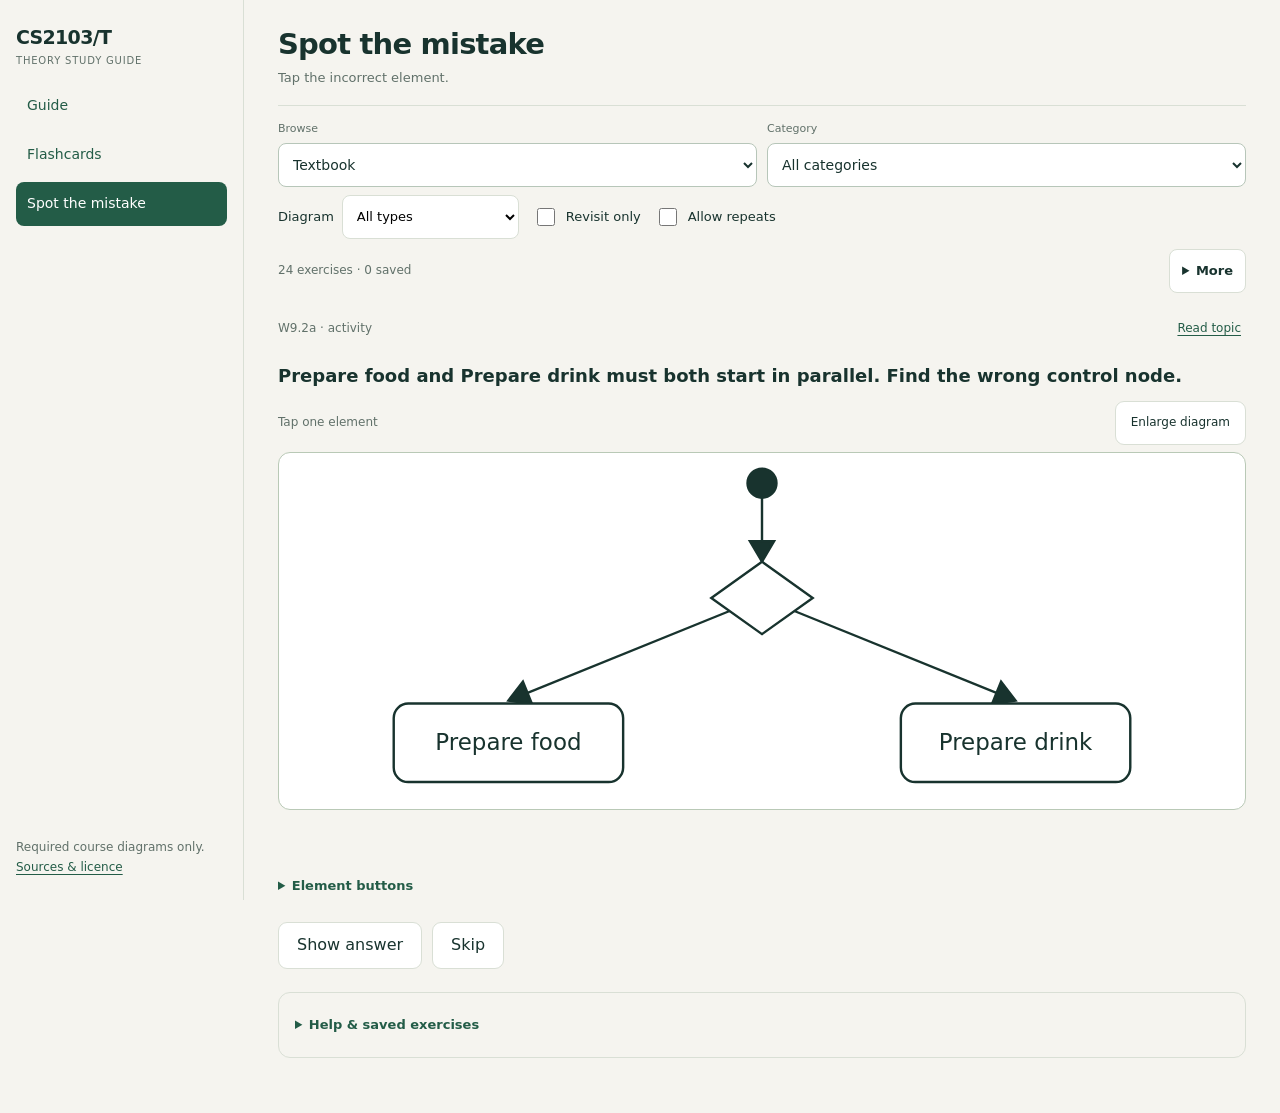
==== site/diagrams.html @ c07c5dcd "Simplify the interface for phones and tablets Large headers and always-visible controls crowd the pr" ====
<!DOCTYPE html>
<html lang="en"><head><meta charset="utf-8"/><meta content="width=device-width,initial-scale=1" name="viewport"/><meta content="default-src 'none'; script-src 'self'; style-src 'self'; img-src 'self'; connect-src 'none'; object-src 'none'; base-uri 'none'; form-action 'none'; frame-src 'none'" http-equiv="Content-Security-Policy"/><meta content="no-referrer" name="referrer"/><title>Spot the mistake · CS2103/T</title><link href="./styles.css" rel="stylesheet"/><link href="./navigation.css" rel="stylesheet"/><link href="./diagrams.css" rel="stylesheet"/><script defer="" src="./course-topics.js"></script><script defer="" src="./navigation.js"></script><script defer="" src="./flashcards-core.js"></script><script defer="" src="./diagrams-core.js"></script><script defer="" src="./diagrams-data.js"></script><script defer="" src="./diagrams-render.js"></script><script defer="" src="./diagrams.js"></script><link href="./ui.css" rel="stylesheet"/></head><body>
<div class="layout"><aside class="sidebar"><div class="brand">CS2103/T<small>THEORY STUDY GUIDE</small></div><nav aria-label="Study pages" class="page-links"><a href="./index.html">Guide</a><a href="./flashcards.html">Flashcards</a><a aria-current="page" href="./diagrams.html">Spot the mistake</a></nav><div class="side-foot">Required course diagrams only.<br/><a href="./index.html#guide-notes">Sources &amp; licence</a></div></aside><main>
<header class="hero"><div><h1>Spot the mistake</h1><p class="page-subtitle">Tap the incorrect element.</p></div></header>
<section aria-label="Diagram filters"><div id="dg-navigation"></div><div class="dg-filters"><label>Diagram<select id="dg-family"><option value="">All types</option><option value="class">Class</option><option value="object">Object / value tables</option><option value="conceptual">Conceptual class</option><option value="sequence">Sequence</option><option value="activity">Activity</option><option value="architecture">Architecture</option></select></label><label><input id="dg-revisit" type="checkbox"/> Revisit only</label><label><input id="dg-repeats" type="checkbox"/> Allow repeats</label></div></section>
<div class="practice-status"><p class="result-line" id="dg-count" role="status"></p><details class="more-menu"><summary>More</summary><div class="more-actions"><button id="dg-restart">Restart</button><button id="dg-export">Export saved</button><button id="dg-import">Import saved</button></div></details></div>
<section aria-label="Diagram exercise" id="dg-exercise"><div class="dg-top"><span id="dg-topic"></span><a href="./index.html" id="dg-guide">Read topic</a></div><h2 class="dg-context" id="dg-context"></h2><div class="dg-tools"><span>Tap one element</span><button id="dg-enlarge">Enlarge diagram</button></div><p class="pan-hint">Swipe inside the diagram to see more.</p><div aria-label="Scrollable diagram" class="diagram-canvas" id="dg-canvas" tabindex="0"></div><p aria-live="polite" class="dg-feedback" id="dg-feedback" role="status" tabindex="-1"></p>
<details class="dg-elements"><summary>Element buttons</summary><div id="dg-elements"></div></details>
<div class="dg-actions"><button hidden="" id="dg-fix">Show correction</button><button id="dg-answer">Show answer</button><button id="dg-skip">Skip</button><button id="dg-next">Next →</button></div>
<details class="help" hidden="" id="dg-source-wrap"><summary>Help &amp; privacy</summary><p id="dg-rule"></p><a href="https://nus-cs2103-ay2627-s1.github.io/website/schedule/week4/topics.html" id="dg-source" rel="noopener noreferrer" target="_blank">Course source ↗</a></details></section>
<p class="empty-week" hidden="" id="dg-empty"></p><p id="dg-message" role="status"></p>
<details class="help"><summary>Help &amp; saved exercises</summary><p>These original practice diagrams illustrate rules taught in the course. Each question has one defined error. Optional diagram types are excluded. Some diagrams show only the relevant fragment.</p><p>A wrong selection, Show answer or Skip saves an exercise for later. A first-try correct answer on a later visit removes it. Correcting a mistake after a wrong attempt keeps it saved. Flashcards and diagram progress are separate and stored only in this browser.</p><div class="foot-actions"><input accept="application/json" hidden="" id="dg-file" type="file"/></div><p><a href="./index.html#guide-notes">Credits, privacy &amp; licence</a></p></details>
<dialog id="dg-dialog"><button id="dg-close">Close diagram</button><div aria-label="Enlarged scrollable diagram" class="diagram-canvas" id="dg-dialog-canvas" tabindex="0"></div><p aria-live="polite" id="dg-dialog-feedback" role="status" tabindex="-1"></p></dialog>
</main></div></body></html>
---- site/styles.css ----
:root{--ink:#18332e;--muted:#61716a;--paper:#f5f4ef;--line:#d9dfd5;--green:#235c47;--pale:#eaf1e5;--accent:#c3e7aa}*{box-sizing:border-box}html{scroll-behavior:smooth}body{margin:0;background:var(--paper);color:var(--ink);font-family:system-ui,-apple-system,BlinkMacSystemFont,'Segoe UI',sans-serif;line-height:1.65}button,input,select{font:inherit}button,select{cursor:pointer}a{color:var(--green);text-underline-offset:3px}button{border:1px solid var(--line);border-radius:9px;padding:9px 15px;background:white;color:var(--ink)}button:hover{background:var(--pale)}button:focus-visible,a:focus-visible,input:focus-visible,select:focus-visible,summary:focus-visible{outline:3px solid #84ad66;outline-offset:3px}[hidden]{display:none!important}.layout{display:grid;grid-template-columns:244px minmax(0,1fr);max-width:1550px;margin:auto}.sidebar{height:100vh;position:sticky;top:0;padding:27px 20px;border-right:1px solid var(--line);display:flex;flex-direction:column;gap:17px;overflow:auto}.brand{font-weight:750;font-size:20px;letter-spacing:-.7px}.brand small{font-weight:400;display:block;font-size:12px;letter-spacing:.08em;color:var(--muted)}.side-label,.eyebrow{font-size:11px;font-weight:750;letter-spacing:.14em;color:var(--muted)}.week-nav{display:flex;flex-direction:column;gap:4px}.week-nav button{display:flex;justify-content:space-between;border:0;background:transparent;padding:7px 12px;text-align:left;font-size:14px}.week-nav button.active{background:var(--green);color:white}.week-nav button small{opacity:.7;font-size:11px;align-self:center}.side-foot{font-size:12px;color:var(--muted);margin-top:auto}main{padding:42px 52px 80px;max-width:1180px;min-width:0}.hero{border-bottom:1px solid var(--line);padding-bottom:25px}.hero h1{font-family:Georgia,serif;font-size:clamp(34px,4vw,53px);font-weight:400;letter-spacing:-1.6px;line-height:1.12;margin:14px 0}.hero p{max-width:720px;color:var(--muted);font-size:15px}.hero-top{display:flex;justify-content:space-between;align-items:center;gap:15px}.stats{display:flex;gap:28px;margin-top:22px;font-size:13px;color:var(--muted)}.stats strong{color:var(--ink);font-size:21px;font-weight:650;margin-right:5px}.toolbar{padding:22px 0 16px;position:sticky;top:0;background:var(--paper);z-index:5;border-bottom:1px solid var(--line)}.search{width:100%;padding:13px 17px;background:white;border:1px solid #b7c6b9;border-radius:10px;font-size:16px}.controls{display:flex;gap:10px;align-items:center;flex-wrap:wrap;margin-top:12px;font-size:13px}.controls select{max-width:100%;border:1px solid var(--line);border-radius:8px;background:white;padding:9px}.controls label{display:flex;align-items:center;gap:7px}.segmented{display:flex;border:1px solid var(--line);border-radius:9px;overflow:hidden}.segmented button{font-size:13px;border:0;border-radius:0;padding:9px 14px}.segmented button.active{background:var(--green);color:white}.result-line{display:flex;justify-content:space-between;align-items:center;gap:16px;font-size:12px;color:var(--muted);margin:16px 0}.group-heading{margin:38px 0 18px;font-size:21px;line-height:1.4;font-weight:650}.topic{background:#fff;border:1px solid var(--line);border-radius:13px;padding:25px 28px;margin:0 0 17px;scroll-margin-top:220px;overflow-wrap:anywhere}.topic-meta{display:flex;align-items:center;gap:12px;font-size:11px;color:var(--muted);letter-spacing:.05em}.topic-meta>span:first-child{color:var(--green);font-weight:750}.topic-meta>a{margin-left:auto;font-size:12px;letter-spacing:0}.pill{background:var(--pale);padding:2px 8px;border-radius:12px;font-size:10px}.topic h3{font-size:19px;font-weight:650;line-height:1.4;margin:12px 0 17px}.quick{font-size:15px}.quick strong{font-weight:650}.term{background:#eef3e7;padding:0 3px}.quick p:first-child{margin-top:0}.quick p:last-child{margin-bottom:0}p{margin:12px 0}ul,ol{padding-left:25px}li{padding-left:3px;margin:5px 0}.full{margin-top:20px;padding-top:14px;border-top:1px solid var(--line)}summary{cursor:pointer;color:var(--green);font-size:13px;font-weight:600}.source-content{padding-top:12px;font-size:15px}.source-content h5{font-size:16px;margin:24px 0 10px}.source-content div{max-width:100%}.source-content pre{overflow:auto;background:#f3f5f0;border:1px solid var(--line);border-radius:8px;padding:15px;font-size:12px;line-height:1.65;white-space:pre}.source-content pre code{background:none;padding:0}code{font-family:ui-monospace,SFMono-Regular,Menlo,monospace;font-size:.88em;background:#f0f2ed;padding:2px 4px;border-radius:4px}img{display:block;max-width:100%;height:auto;object-fit:contain;margin:15px 0}svg{max-width:100%}table{border-collapse:collapse;width:100%;font-size:13px;display:block;overflow:auto;margin:17px 0}td,th{border:1px solid var(--line);padding:8px 11px;text-align:left}th{background:#f0f4ec}.example{padding:4px 16px;background:#f7f8f3;border-left:3px solid #b1cba0;margin:15px 0}.source-note{background:#f8f3e8;border-left:3px solid #cbbd8e;padding:9px 12px;font-size:13px}blockquote{border-left:3px solid #b5c4ae;margin:16px 0;padding:1px 18px;color:#52614e}.card-bottom{display:flex;align-items:center;justify-content:space-between;border-top:1px solid #edf0e8;margin-top:21px;padding-top:13px;font-size:11px;color:var(--muted)}.card-bottom select{font-size:12px;border:1px solid var(--line);border-radius:6px;background:#fafbf8;padding:5px;margin-left:7px}.card-bottom a{font-size:11px}.recall-prompt,.reveal{display:none}.recall .recall-prompt,.recall .reveal{display:block}.recall .recall-prompt{font-size:15px;color:var(--muted);padding:6px 0 15px}.recall-prompt small{display:block;margin-top:6px;font-size:11px}.recall .topic:not(.revealed) .answer{display:none}.recall .reveal{font-size:13px}.full-mode .quick{display:none}.full-mode .full{margin-top:0;padding-top:0;border:0}.full-mode .full>summary{display:none}.empty-week{padding:32px;background:white;border:1px solid var(--line);border-radius:12px;margin-top:20px}.empty-week h2{font-family:Georgia,serif;font-weight:400}.no-results{padding:45px 20px;text-align:center;color:var(--muted)}.help{margin-top:35px;padding:22px;border:1px solid var(--line);border-radius:12px;font-size:13px;color:var(--muted)}.help summary{font-size:14px}.help h3{color:var(--ink);font-size:15px}.licence{font-size:11px;white-space:pre-wrap;line-height:1.5}.print-only{display:none}.foot-actions{display:flex;gap:8px;flex-wrap:wrap;margin-top:18px;font-size:12px}.foot-actions button{font-size:12px}#progressbar{height:5px;background:#dae3d4;border-radius:10px;overflow:hidden;margin:8px 0}#progressbar span{display:block;height:100%;background:var(--green)}
@media(max-width:1000px){main{padding:30px 25px}.layout{grid-template-columns:192px minmax(0,1fr)}.sidebar{padding:25px 13px}.stats{gap:17px}.toolbar{position:relative}}@media(max-width:700px){.layout{display:block}.sidebar{position:relative;height:auto;border-right:0;border-bottom:1px solid var(--line);padding:18px 20px;gap:10px}.side-label,.side-foot{display:none}.week-nav{display:flex;flex-direction:row;overflow:auto;padding-bottom:4px}.week-nav button{flex-shrink:0;gap:8px;font-size:12px}.week-nav small{display:none}.brand small{display:inline;margin-left:8px}.brand{font-size:17px}main{padding:25px 18px 45px}.hero h1{font-size:37px}.topic{padding:20px}.hero-top button{font-size:11px;padding:7px 9px}.stats{gap:14px;flex-wrap:wrap}.stats strong{font-size:18px}.group-heading{font-size:19px}.topic h3{font-size:17px}.topic-meta{gap:7px}.controls{gap:8px}.controls select{font-size:12px}.toolbar{position:relative}.topic{scroll-margin-top:10px}}
@media print{@page{margin:15mm}body{background:white;font-size:10pt}.layout{display:block}.sidebar,.toolbar,.hero-top button,.controls,.result-line,.card-bottom,.reveal,.recall-prompt,.foot-actions,.permalink,.help{display:none!important}main{max-width:none;padding:0}.hero h1{font-size:27pt}.hero p{font-size:10pt}.hero{padding-bottom:10px}.stats{margin-top:10px;font-size:9pt}.stats strong{font-size:12pt}.group-heading{break-after:avoid;margin-top:24px}.topic{border:0;border-bottom:1px solid #ccc;padding:12px 0;margin:0;border-radius:0}.topic h3{font-size:13pt;break-after:avoid}.quick,.source-content{font-size:10pt}.source-content pre{font-size:8pt;white-space:pre-wrap}.topic-meta a{font-size:8pt}img{max-height:210mm;break-inside:avoid}table{display:table;font-size:9pt}tr{break-inside:avoid}.print-only{display:block;font-size:9pt}.recall .topic .answer{display:block!important}.full>summary{display:none}.full{border:0;padding:0}.print-full .quick{display:none}.print-quick .full{display:none}.empty-week{border:0;padding:10px 0}.source-note{font-size:9pt}}

.guide-flash-link{display:inline-block;font-size:13px;background:var(--green);color:white;border-radius:8px;padding:8px 14px;text-decoration:none;margin-top:10px}
@media print{.guide-flash-link{display:none}}
---- site/navigation.css ----
.course-navigation{display:flex;flex-wrap:wrap;gap:10px;width:100%;margin:12px 0}.course-navigation label{display:flex;flex-direction:column;gap:5px;font-size:12px;color:var(--muted);min-width:130px;flex:1}.course-navigation label:last-child{flex:2;min-width:190px}.course-navigation select{width:100%;min-width:0;padding:10px;border:1px solid #b7c6b9;border-radius:8px;background:white;color:var(--ink);font:inherit;font-size:13px;min-height:44px}.chapter-nav{display:flex;flex-direction:column;gap:9px;font-size:12px}.chapter-nav details summary{font-size:12px}.chapter-nav button{display:block;text-align:left;width:100%;padding:6px 9px;border:0;font-size:12px;background:transparent;min-height:36px}.chapter-nav button:hover{background:var(--pale)}.chapter-nav details[open]{padding-bottom:7px;border-bottom:1px solid var(--line)}
@media(max-width:700px){.chapter-nav{display:none}.course-navigation{gap:8px}.course-navigation label{min-width:calc(50% - 8px)}.course-navigation label:last-child{min-width:100%}}
@media print{.course-navigation,.chapter-nav{display:none}}

.fc-navigation-host{grid-column:1/-1;min-width:0}
---- site/diagrams.css ----
.page-links{display:flex;flex-direction:column;gap:9px;font-size:14px;margin-top:15px}.page-links a{padding:8px 10px;border-radius:8px;text-decoration:none}.page-links [aria-current=page]{background:var(--green);color:white}.dg-filters{display:flex;gap:16px;flex-wrap:wrap;align-items:center;font-size:13px}.dg-filters label{display:flex;gap:8px;align-items:center}.dg-filters select{padding:10px;background:white;border:1px solid var(--line);border-radius:8px;min-height:44px;font:inherit}.dg-top,.dg-tools{display:flex;justify-content:space-between;align-items:center;gap:12px;font-size:12px;color:var(--muted)}.dg-context{font-size:19px;line-height:1.5;font-weight:600;margin:15px 0}.diagram-canvas{overflow:auto;border:1px solid #b9c9b6;border-radius:12px;background:#fff;overscroll-behavior:contain;max-width:100%}.diagram-svg{display:block;width:100%;min-width:640px;max-width:none}.diagram-box{fill:#fff;stroke:#18332e;stroke-width:2}.diagram-line{stroke:#18332e;stroke-width:2;fill:none}.dashed{stroke-dasharray:8 7}.diagram-text{font:19px system-ui,sans-serif;fill:#18332e;pointer-events:none}.edge-label,.legend-text{font-size:17px}.underlined{text-decoration:underline}.arrow-filled,.control-filled{fill:#18332e;stroke:#18332e;stroke-width:2}.arrow-hollow{fill:#fff;stroke:#18332e;stroke-width:2}.label-hit{fill:transparent;stroke:none;pointer-events:all}.edge-hit{stroke:transparent;stroke-width:56;fill:none;pointer-events:stroke}.frame-box{fill:none;stroke:#61716a;stroke-width:2;pointer-events:none}.lane-box{fill:none;stroke:#61716a;stroke-width:2}.diagram-part[role=button]{cursor:pointer}.diagram-part[role=button]:hover .diagram-line,.diagram-part[role=button]:focus .diagram-line,.diagram-part[role=button]:focus .diagram-box{stroke:#688f38;stroke-width:4}.diagram-part:focus{outline:3px solid #688f38}.identified .diagram-text{fill:#235c47;font-weight:700}.identified .diagram-line{stroke:#397529;stroke-width:4}.dg-feedback{min-height:28px;font-size:15px;color:var(--green);margin:16px 0}.dg-actions{display:flex;gap:10px;flex-wrap:wrap;margin:15px 0}.dg-actions button{min-height:44px}.dg-actions button:last-child{background:var(--green);color:white}.dg-elements{font-size:13px;margin:10px 0}.dg-elements>div{display:flex;flex-wrap:wrap;gap:8px;padding-top:12px}.dg-elements button{min-height:44px;font-size:13px}dialog{border:1px solid var(--line);border-radius:12px;width:96vw;max-width:1200px;max-height:94vh;overflow:auto;padding:18px}dialog::backdrop{background:#18332e99}dialog>button{margin-bottom:12px}.pan-hint{display:none;font-size:11px;color:var(--muted)}
@media(max-width:700px){.page-links{flex-direction:row;flex-wrap:wrap;font-size:12px}.dg-context{font-size:17px}.dg-filters{gap:10px}.dg-filters label:first-child{width:100%}.dg-filters select{flex:1;min-width:0}.pan-hint{display:block}.dg-actions button{flex:1}.dg-tools{margin-top:15px}.diagram-svg{min-width:640px}}
---- site/ui.css ----
/* Shared compact layout; no content or progress data is hidden from the user. */
main{padding:26px 34px 55px;max-width:1200px}.hero{display:flex;align-items:center;justify-content:space-between;gap:16px;padding-bottom:16px}.hero h1{font:650 29px/1.25 system-ui,sans-serif;letter-spacing:-.8px;margin:0}.hero .page-subtitle{margin:5px 0 0;font-size:13px;color:var(--muted)}.hero #print{font-size:13px;min-height:44px}.sidebar{padding:22px 16px;gap:14px}.brand{font-size:19px}.brand small{font-size:10px}.page-links{display:flex;flex-direction:column;gap:5px;margin:0;font-size:14px}.page-links a{display:flex;align-items:center;min-height:44px;padding:8px 11px;border-radius:8px;text-decoration:none}.page-links [aria-current=page]{background:var(--green);color:#fff}.toolbar{position:static;padding:14px 0}.course-navigation{margin:14px 0 8px}.course-navigation label{font-size:11px;min-width:145px;flex:1}.course-navigation label:last-child{flex:2}.course-navigation select{font-size:14px;min-height:44px}.chapter-nav details summary{min-height:36px;display:list-item;align-content:center}.chapter-nav button{min-height:44px}.fc-filters{display:block;margin:0}.fc-toggles{gap:20px;margin:13px 0;display:flex}.fc-toggles label,.dg-filters label{min-height:44px}.fc-stats,.practice-status{display:flex;align-items:center;justify-content:space-between;gap:12px;margin:10px 0 14px}.fc-stats p,.practice-status p{margin:0}.fc-card-top{font-size:11px}.fc-context{margin:6px 0 12px}.flip-card{min-height:235px;padding:25px 28px;gap:17px}.fc-question{font-size:23px;line-height:1.5}.fc-hint{font-size:12px}.fc-actions,.dg-actions{gap:10px;margin-top:14px}.fc-actions button,.dg-actions button{min-height:44px;padding:9px 18px;flex:0 1 auto}.fc-actions #fc-correct{background:var(--green);color:#fff}.fc-saved{margin-top:14px;font-size:12px}.fc-message{font-size:13px;min-height:20px}.more-menu{font-size:13px}.more-menu>summary{min-height:44px;display:list-item;align-content:center;padding:8px 12px;border:1px solid var(--line);border-radius:8px;background:white;color:var(--ink)}.more-actions{display:flex;flex-wrap:wrap;gap:8px;padding:10px 0;max-width:500px}.more-actions button{min-height:44px;font-size:13px}.more-menu[open]{flex-basis:100%;order:2}.fc-stats:has(.more-menu[open]),.practice-status:has(.more-menu[open]){flex-wrap:wrap}.help{margin-top:23px;padding:16px;font-size:13px}.help summary{font-size:13px;min-height:32px;align-content:center}.topic{padding:21px 24px}.topic h3{font-size:18px}.group-heading{font-size:20px;margin-top:25px}.dg-context{font-size:18px;line-height:1.45;margin:12px 0}.dg-tools{margin-bottom:7px}.dg-tools button{min-height:44px}.dg-filters{gap:14px}.dg-filters input,.fc-toggles input{accent-color:var(--green);width:18px;height:18px}.dg-feedback{font-size:14px;min-height:22px}.dg-elements summary{min-height:44px;align-content:center}.diagram-canvas{scrollbar-width:thin}.pan-hint{margin:5px 0 9px}dialog{max-height:95dvh}#dg-close{position:sticky;top:0;z-index:2;min-height:44px;background:white;box-shadow:0 2px 10px #18332e12}dialog .diagram-canvas{max-height:76dvh}.dg-elements button{max-width:100%;white-space:normal;overflow-wrap:anywhere}
@media(max-width:1100px){.layout{display:block}.sidebar{height:auto;position:sticky;top:0;z-index:12;border-right:0;border-bottom:1px solid var(--line);padding:9px 22px;flex-direction:row;align-items:center;justify-content:space-between;background:var(--paper)}.sidebar .side-label,.sidebar .chapter-nav,.sidebar .week-nav,.sidebar .side-foot{display:none!important}.page-links{flex-direction:row;align-items:center;gap:4px}.brand small{display:none}main{padding:22px;max-width:1050px;margin:auto}.hero h1{font-size:27px}.course-navigation label{min-width:165px}.topic{scroll-margin-top:95px}.course-navigation label:last-child{min-width:230px}}
@media(max-width:600px){.sidebar{padding:8px 15px;flex-wrap:wrap;gap:5px}.sidebar .brand{font-size:16px}.page-links{width:100%;justify-content:space-between;font-size:13px}.page-links a{padding:8px 10px;justify-content:center}.hero{align-items:flex-start;gap:8px}.hero h1{font-size:25px}.hero .page-subtitle{font-size:12px}.hero #print{font-size:12px;padding:8px 10px}main{padding:18px 15px 40px}.course-navigation{gap:8px;margin:12px 0}.course-navigation label{min-width:calc(50% - 8px);font-size:11px}.course-navigation label:last-child{min-width:100%}.course-navigation select,.dg-filters select{font-size:16px;min-height:46px;padding:10px 8px}.fc-toggles{gap:14px;flex-wrap:wrap;margin:5px 0}.fc-toggles label{font-size:13px}.fc-stats{margin-top:4px}.flip-card{padding:21px;min-height:220px;border-radius:12px}.fc-question{font-size:21px}.fc-answer{font-size:19px}.fc-actions button,.dg-actions button{flex:1;min-height:46px;padding:10px 12px;font-size:14px}.topic{padding:19px;scroll-margin-top:115px}.topic h3{font-size:17px}.topic-meta{font-size:11px}.card-bottom{gap:10px;align-items:center}.card-bottom select{min-height:44px;font-size:14px}.dg-context{font-size:16px}.dg-filters{gap:8px}.dg-filters label:first-child{width:100%}.dg-filters label{font-size:13px}.dg-count{font-size:12px}.dg-top{font-size:11px}.more-actions button{font-size:14px;flex:1}.help{padding:14px}.help summary{min-height:44px}.segmented button{min-height:44px}.controls select{min-height:44px;font-size:16px}.result-line{margin:12px 0;font-size:12px}.dg-elements button{min-height:46px}.diagram-canvas:focus-visible{outline:3px solid #84ad66;outline-offset:3px}}
@media print{.sidebar,.hero #print,.more-menu,.page-subtitle,.fc-saved,.fc-message,.practice-status{display:none!important}.hero{display:block}.hero h1{font-size:24pt}main{padding:0;max-width:none}.topic{padding:12px 0}.flip-card{min-height:0;padding:0}.diagram-svg{min-width:0}.diagram-canvas{overflow:visible}}

.diagram-svg.narrow{min-width:0;max-width:480px;margin:auto}dialog .diagram-svg:not(.narrow){min-width:800px}
button{min-height:44px}.full>summary,.fc-evidence>summary{min-height:44px;align-content:center}.topic-meta a,.fc-card-top a,.dg-top a{min-height:44px;display:inline-flex;align-items:center;padding-inline:5px}
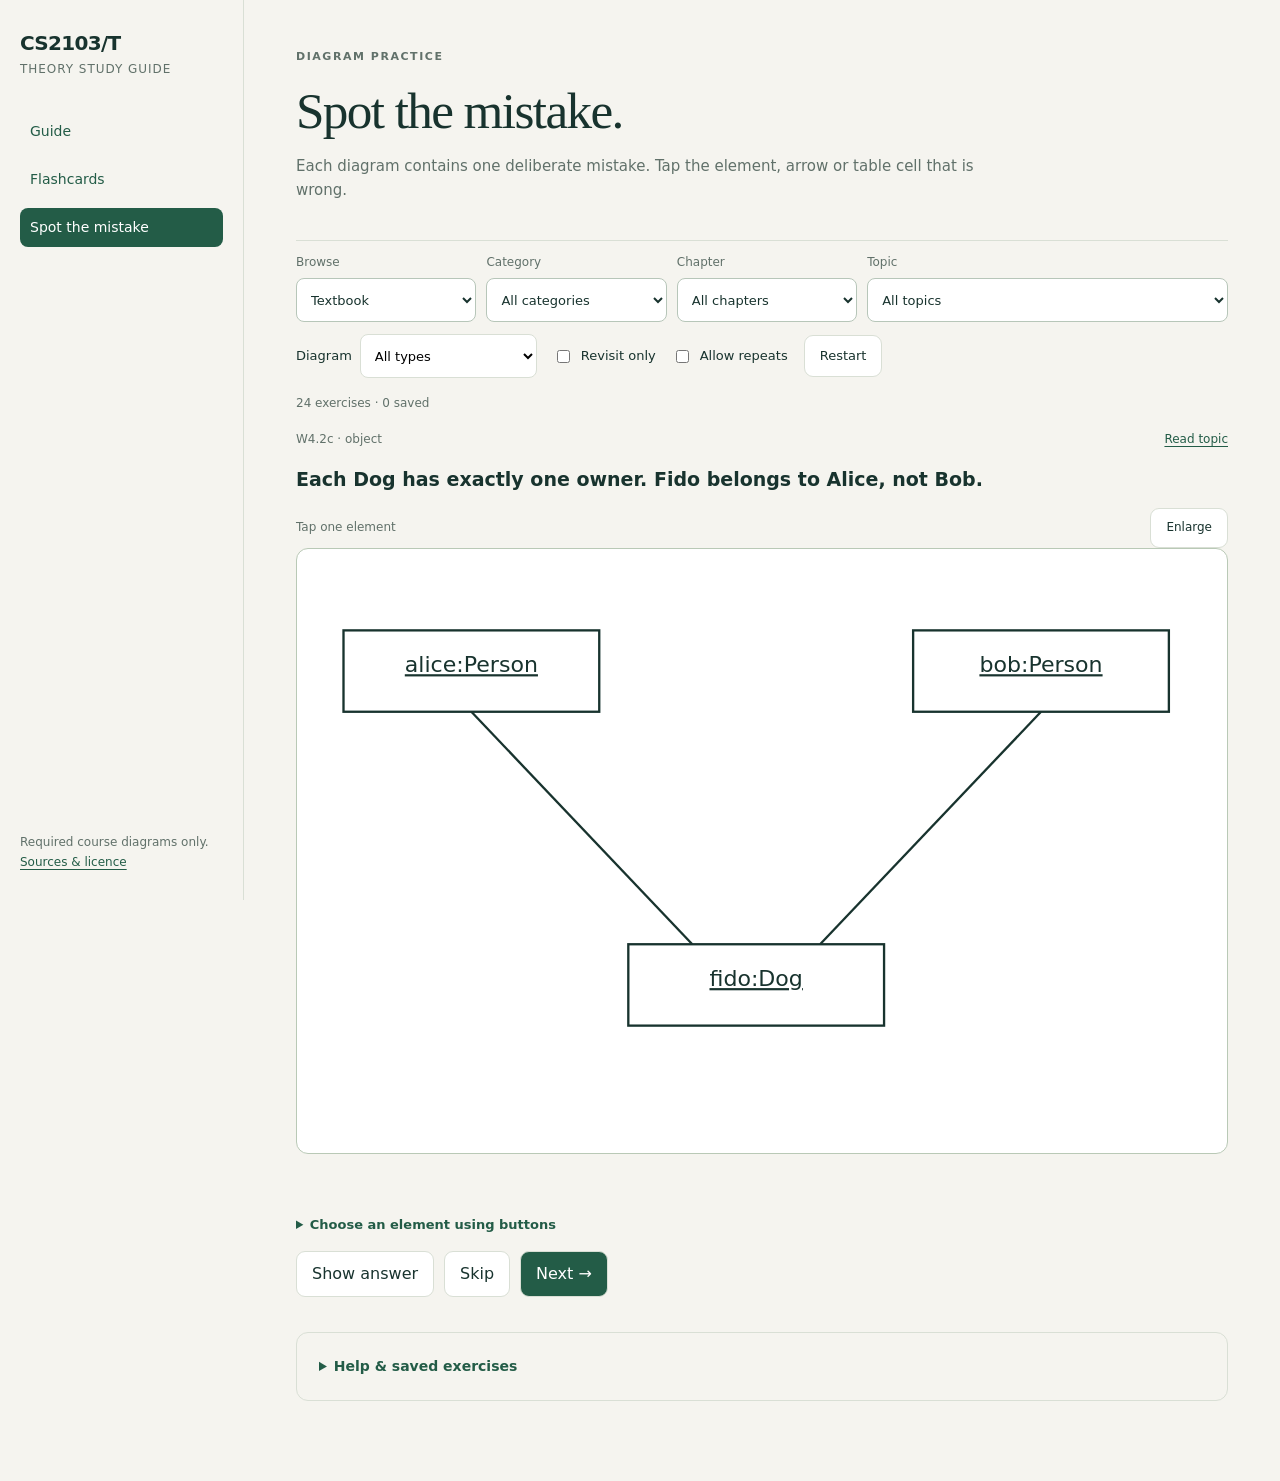
==== commit 5a783294: "Merge diagram mistake practice Add click-to-identify diagram mistake practice" ====
--- a/site/diagrams.html
+++ b/site/diagrams.html
@@ -1,14 +1,13 @@
-<!DOCTYPE html>
-<html lang="en"><head><meta charset="utf-8"/><meta content="width=device-width,initial-scale=1" name="viewport"/><meta content="default-src 'none'; script-src 'self'; style-src 'self'; img-src 'self'; connect-src 'none'; object-src 'none'; base-uri 'none'; form-action 'none'; frame-src 'none'" http-equiv="Content-Security-Policy"/><meta content="no-referrer" name="referrer"/><title>Spot the mistake · CS2103/T</title><link href="./styles.css" rel="stylesheet"/><link href="./navigation.css" rel="stylesheet"/><link href="./diagrams.css" rel="stylesheet"/><script defer="" src="./course-topics.js"></script><script defer="" src="./navigation.js"></script><script defer="" src="./flashcards-core.js"></script><script defer="" src="./diagrams-core.js"></script><script defer="" src="./diagrams-data.js"></script><script defer="" src="./diagrams-render.js"></script><script defer="" src="./diagrams.js"></script><link href="./ui.css" rel="stylesheet"/></head><body>
-<div class="layout"><aside class="sidebar"><div class="brand">CS2103/T<small>THEORY STUDY GUIDE</small></div><nav aria-label="Study pages" class="page-links"><a href="./index.html">Guide</a><a href="./flashcards.html">Flashcards</a><a aria-current="page" href="./diagrams.html">Spot the mistake</a></nav><div class="side-foot">Required course diagrams only.<br/><a href="./index.html#guide-notes">Sources &amp; licence</a></div></aside><main>
-<header class="hero"><div><h1>Spot the mistake</h1><p class="page-subtitle">Tap the incorrect element.</p></div></header>
-<section aria-label="Diagram filters"><div id="dg-navigation"></div><div class="dg-filters"><label>Diagram<select id="dg-family"><option value="">All types</option><option value="class">Class</option><option value="object">Object / value tables</option><option value="conceptual">Conceptual class</option><option value="sequence">Sequence</option><option value="activity">Activity</option><option value="architecture">Architecture</option></select></label><label><input id="dg-revisit" type="checkbox"/> Revisit only</label><label><input id="dg-repeats" type="checkbox"/> Allow repeats</label></div></section>
-<div class="practice-status"><p class="result-line" id="dg-count" role="status"></p><details class="more-menu"><summary>More</summary><div class="more-actions"><button id="dg-restart">Restart</button><button id="dg-export">Export saved</button><button id="dg-import">Import saved</button></div></details></div>
-<section aria-label="Diagram exercise" id="dg-exercise"><div class="dg-top"><span id="dg-topic"></span><a href="./index.html" id="dg-guide">Read topic</a></div><h2 class="dg-context" id="dg-context"></h2><div class="dg-tools"><span>Tap one element</span><button id="dg-enlarge">Enlarge diagram</button></div><p class="pan-hint">Swipe inside the diagram to see more.</p><div aria-label="Scrollable diagram" class="diagram-canvas" id="dg-canvas" tabindex="0"></div><p aria-live="polite" class="dg-feedback" id="dg-feedback" role="status" tabindex="-1"></p>
-<details class="dg-elements"><summary>Element buttons</summary><div id="dg-elements"></div></details>
-<div class="dg-actions"><button hidden="" id="dg-fix">Show correction</button><button id="dg-answer">Show answer</button><button id="dg-skip">Skip</button><button id="dg-next">Next →</button></div>
-<details class="help" hidden="" id="dg-source-wrap"><summary>Help &amp; privacy</summary><p id="dg-rule"></p><a href="https://nus-cs2103-ay2627-s1.github.io/website/schedule/week4/topics.html" id="dg-source" rel="noopener noreferrer" target="_blank">Course source ↗</a></details></section>
-<p class="empty-week" hidden="" id="dg-empty"></p><p id="dg-message" role="status"></p>
-<details class="help"><summary>Help &amp; saved exercises</summary><p>These original practice diagrams illustrate rules taught in the course. Each question has one defined error. Optional diagram types are excluded. Some diagrams show only the relevant fragment.</p><p>A wrong selection, Show answer or Skip saves an exercise for later. A first-try correct answer on a later visit removes it. Correcting a mistake after a wrong attempt keeps it saved. Flashcards and diagram progress are separate and stored only in this browser.</p><div class="foot-actions"><input accept="application/json" hidden="" id="dg-file" type="file"/></div><p><a href="./index.html#guide-notes">Credits, privacy &amp; licence</a></p></details>
-<dialog id="dg-dialog"><button id="dg-close">Close diagram</button><div aria-label="Enlarged scrollable diagram" class="diagram-canvas" id="dg-dialog-canvas" tabindex="0"></div><p aria-live="polite" id="dg-dialog-feedback" role="status" tabindex="-1"></p></dialog>
+<!doctype html><html lang="en"><head><meta charset="utf-8"><meta name="viewport" content="width=device-width,initial-scale=1"><meta http-equiv="Content-Security-Policy" content="default-src 'none'; script-src 'self'; style-src 'self'; img-src 'self'; connect-src 'none'; object-src 'none'; base-uri 'none'; form-action 'none'; frame-src 'none'"><meta name="referrer" content="no-referrer"><title>Spot the mistake · CS2103/T</title><link rel="stylesheet" href="./styles.css"><link rel="stylesheet" href="./navigation.css"><link rel="stylesheet" href="./diagrams.css"><script src="./course-topics.js" defer></script><script src="./navigation.js" defer></script><script src="./flashcards-core.js" defer></script><script src="./diagrams-core.js" defer></script><script src="./diagrams-data.js" defer></script><script src="./diagrams-render.js" defer></script><script src="./diagrams.js" defer></script></head><body>
+<div class="layout"><aside class="sidebar"><div class="brand">CS2103/T<small>THEORY STUDY GUIDE</small></div><nav class="page-links" aria-label="Study pages"><a href="./index.html">Guide</a><a href="./flashcards.html">Flashcards</a><a href="./diagrams.html" aria-current="page">Spot the mistake</a></nav><div class="side-foot">Required course diagrams only.<br><a href="./index.html#guide-notes">Sources & licence</a></div></aside><main>
+<header class="hero"><span class="eyebrow">DIAGRAM PRACTICE</span><h1>Spot the mistake.</h1><p>Each diagram contains one deliberate mistake. Tap the element, arrow or table cell that is wrong.</p></header>
+<section aria-label="Diagram filters"><div id="dg-navigation"></div><div class="dg-filters"><label>Diagram<select id="dg-family"><option value="">All types</option><option value="class">Class</option><option value="object">Object / value tables</option><option value="conceptual">Conceptual class</option><option value="sequence">Sequence</option><option value="activity">Activity</option><option value="architecture">Architecture</option></select></label><label><input type="checkbox" id="dg-revisit"> Revisit only</label><label><input type="checkbox" id="dg-repeats"> Allow repeats</label><button id="dg-restart">Restart</button></div></section>
+<p id="dg-count" class="result-line" role="status"></p>
+<section id="dg-exercise" aria-label="Diagram exercise"><div class="dg-top"><span id="dg-topic"></span><a id="dg-guide" href="./index.html">Read topic</a></div><h2 id="dg-context" class="dg-context"></h2><div class="dg-tools"><span>Tap one element</span><button id="dg-enlarge">Enlarge</button></div><p class="pan-hint">Swipe inside the diagram to see more.</p><div id="dg-canvas" class="diagram-canvas" tabindex="0" aria-label="Scrollable diagram"></div><p id="dg-feedback" tabindex="-1" class="dg-feedback" role="status" aria-live="polite"></p>
+<details class="dg-elements"><summary>Choose an element using buttons</summary><div id="dg-elements"></div></details>
+<div class="dg-actions"><button id="dg-fix" hidden>Show correction</button><button id="dg-answer">Show answer</button><button id="dg-skip">Skip</button><button id="dg-next">Next →</button></div>
+<details id="dg-source-wrap" class="help" hidden><summary>Source rule</summary><p id="dg-rule"></p><a id="dg-source" href="https://nus-cs2103-ay2627-s1.github.io/website/schedule/week4/topics.html" target="_blank" rel="noopener noreferrer">Course source ↗</a></details></section>
+<p id="dg-empty" class="empty-week" hidden></p><p id="dg-message" role="status"></p>
+<details class="help"><summary>Help & saved exercises</summary><p>These original practice diagrams illustrate rules taught in the course. Each question has one defined error. Optional diagram types are excluded. Some diagrams show only the relevant fragment.</p><p>A wrong selection, Show answer or Skip saves an exercise for later. A first-try correct answer on a later visit removes it. Correcting a mistake after a wrong attempt keeps it saved. Flashcards and diagram progress are separate and stored only in this browser.</p><div class="foot-actions"><button id="dg-export">Export revisit list</button><button id="dg-import">Import revisit list</button><input id="dg-file" type="file" accept="application/json" hidden></div><p><a href="./index.html#guide-notes">Credits, privacy & licence</a></p></details>
+<dialog id="dg-dialog"><button id="dg-close">Close diagram</button><div id="dg-dialog-canvas" class="diagram-canvas" tabindex="0" aria-label="Enlarged scrollable diagram"></div><p id="dg-dialog-feedback" tabindex="-1" role="status" aria-live="polite"></p></dialog>
 </main></div></body></html>
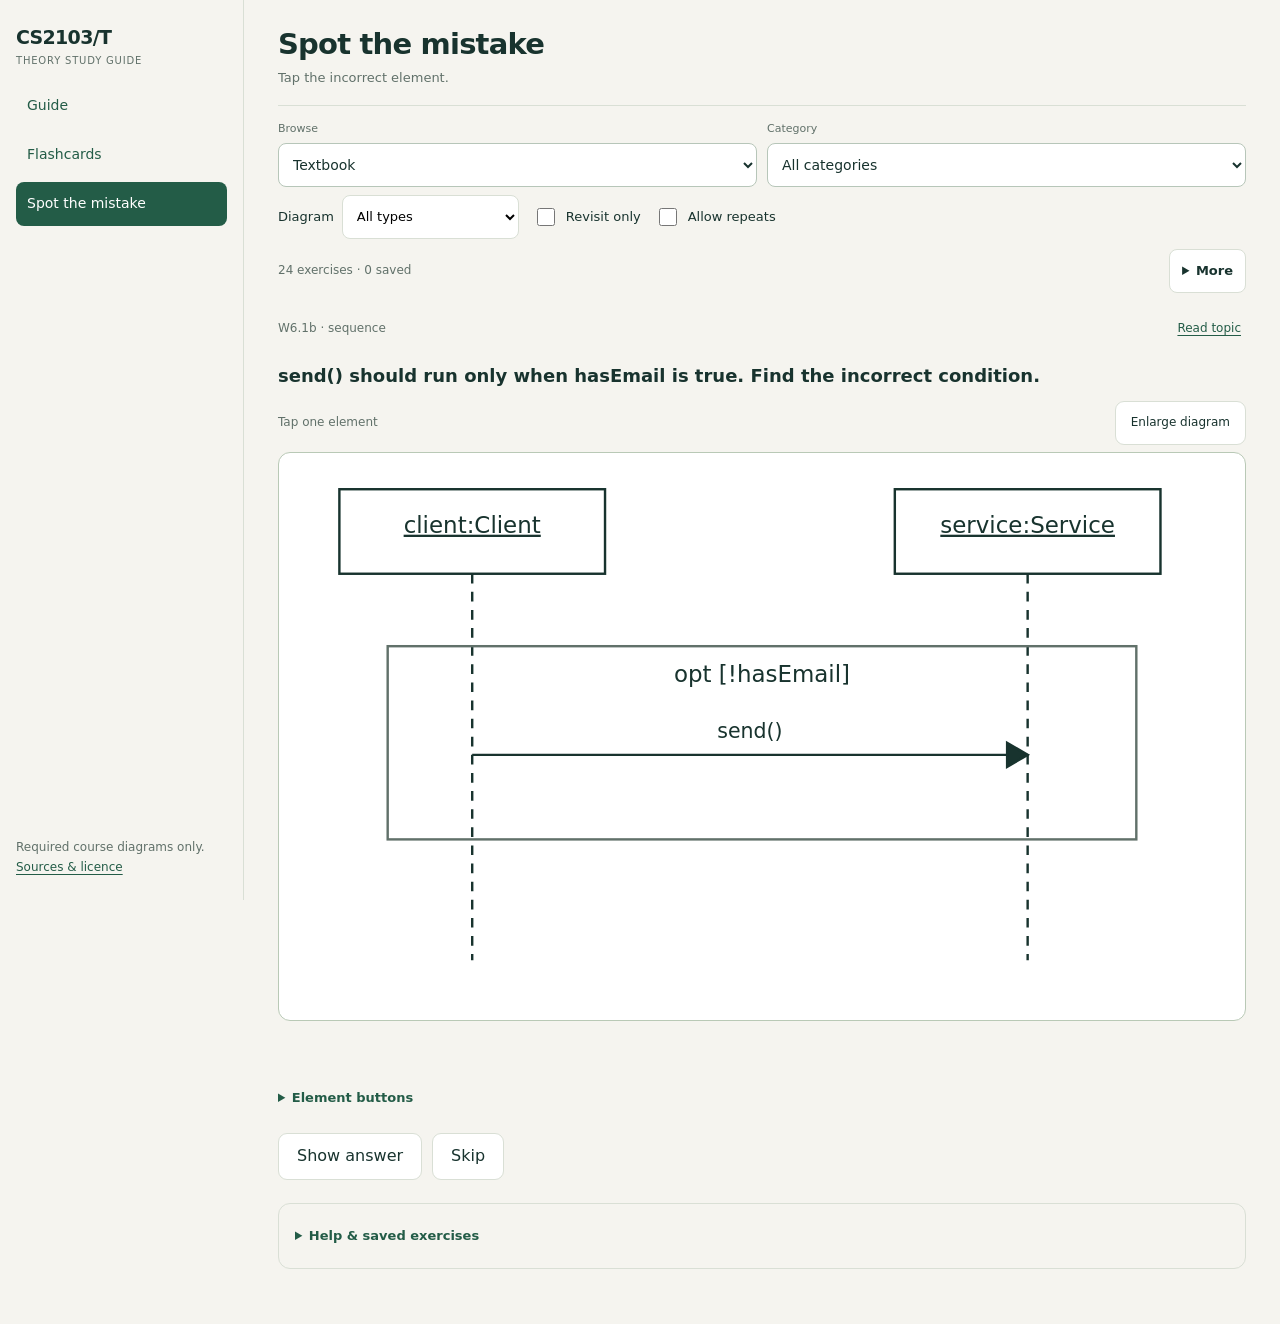
==== commit f4e28406: "Merge responsive interface cleanup Simplify the interface for phones and tablets" ====
--- a/site/diagrams.html
+++ b/site/diagrams.html
@@ -1,13 +1,14 @@
-<!doctype html><html lang="en"><head><meta charset="utf-8"><meta name="viewport" content="width=device-width,initial-scale=1"><meta http-equiv="Content-Security-Policy" content="default-src 'none'; script-src 'self'; style-src 'self'; img-src 'self'; connect-src 'none'; object-src 'none'; base-uri 'none'; form-action 'none'; frame-src 'none'"><meta name="referrer" content="no-referrer"><title>Spot the mistake · CS2103/T</title><link rel="stylesheet" href="./styles.css"><link rel="stylesheet" href="./navigation.css"><link rel="stylesheet" href="./diagrams.css"><script src="./course-topics.js" defer></script><script src="./navigation.js" defer></script><script src="./flashcards-core.js" defer></script><script src="./diagrams-core.js" defer></script><script src="./diagrams-data.js" defer></script><script src="./diagrams-render.js" defer></script><script src="./diagrams.js" defer></script></head><body>
-<div class="layout"><aside class="sidebar"><div class="brand">CS2103/T<small>THEORY STUDY GUIDE</small></div><nav class="page-links" aria-label="Study pages"><a href="./index.html">Guide</a><a href="./flashcards.html">Flashcards</a><a href="./diagrams.html" aria-current="page">Spot the mistake</a></nav><div class="side-foot">Required course diagrams only.<br><a href="./index.html#guide-notes">Sources & licence</a></div></aside><main>
-<header class="hero"><span class="eyebrow">DIAGRAM PRACTICE</span><h1>Spot the mistake.</h1><p>Each diagram contains one deliberate mistake. Tap the element, arrow or table cell that is wrong.</p></header>
-<section aria-label="Diagram filters"><div id="dg-navigation"></div><div class="dg-filters"><label>Diagram<select id="dg-family"><option value="">All types</option><option value="class">Class</option><option value="object">Object / value tables</option><option value="conceptual">Conceptual class</option><option value="sequence">Sequence</option><option value="activity">Activity</option><option value="architecture">Architecture</option></select></label><label><input type="checkbox" id="dg-revisit"> Revisit only</label><label><input type="checkbox" id="dg-repeats"> Allow repeats</label><button id="dg-restart">Restart</button></div></section>
-<p id="dg-count" class="result-line" role="status"></p>
-<section id="dg-exercise" aria-label="Diagram exercise"><div class="dg-top"><span id="dg-topic"></span><a id="dg-guide" href="./index.html">Read topic</a></div><h2 id="dg-context" class="dg-context"></h2><div class="dg-tools"><span>Tap one element</span><button id="dg-enlarge">Enlarge</button></div><p class="pan-hint">Swipe inside the diagram to see more.</p><div id="dg-canvas" class="diagram-canvas" tabindex="0" aria-label="Scrollable diagram"></div><p id="dg-feedback" tabindex="-1" class="dg-feedback" role="status" aria-live="polite"></p>
-<details class="dg-elements"><summary>Choose an element using buttons</summary><div id="dg-elements"></div></details>
-<div class="dg-actions"><button id="dg-fix" hidden>Show correction</button><button id="dg-answer">Show answer</button><button id="dg-skip">Skip</button><button id="dg-next">Next →</button></div>
-<details id="dg-source-wrap" class="help" hidden><summary>Source rule</summary><p id="dg-rule"></p><a id="dg-source" href="https://nus-cs2103-ay2627-s1.github.io/website/schedule/week4/topics.html" target="_blank" rel="noopener noreferrer">Course source ↗</a></details></section>
-<p id="dg-empty" class="empty-week" hidden></p><p id="dg-message" role="status"></p>
-<details class="help"><summary>Help & saved exercises</summary><p>These original practice diagrams illustrate rules taught in the course. Each question has one defined error. Optional diagram types are excluded. Some diagrams show only the relevant fragment.</p><p>A wrong selection, Show answer or Skip saves an exercise for later. A first-try correct answer on a later visit removes it. Correcting a mistake after a wrong attempt keeps it saved. Flashcards and diagram progress are separate and stored only in this browser.</p><div class="foot-actions"><button id="dg-export">Export revisit list</button><button id="dg-import">Import revisit list</button><input id="dg-file" type="file" accept="application/json" hidden></div><p><a href="./index.html#guide-notes">Credits, privacy & licence</a></p></details>
-<dialog id="dg-dialog"><button id="dg-close">Close diagram</button><div id="dg-dialog-canvas" class="diagram-canvas" tabindex="0" aria-label="Enlarged scrollable diagram"></div><p id="dg-dialog-feedback" tabindex="-1" role="status" aria-live="polite"></p></dialog>
+<!DOCTYPE html>
+<html lang="en"><head><meta charset="utf-8"/><meta content="width=device-width,initial-scale=1" name="viewport"/><meta content="default-src 'none'; script-src 'self'; style-src 'self'; img-src 'self'; connect-src 'none'; object-src 'none'; base-uri 'none'; form-action 'none'; frame-src 'none'" http-equiv="Content-Security-Policy"/><meta content="no-referrer" name="referrer"/><title>Spot the mistake · CS2103/T</title><link href="./styles.css" rel="stylesheet"/><link href="./navigation.css" rel="stylesheet"/><link href="./diagrams.css" rel="stylesheet"/><script defer="" src="./course-topics.js"></script><script defer="" src="./navigation.js"></script><script defer="" src="./flashcards-core.js"></script><script defer="" src="./diagrams-core.js"></script><script defer="" src="./diagrams-data.js"></script><script defer="" src="./diagrams-render.js"></script><script defer="" src="./diagrams.js"></script><link href="./ui.css" rel="stylesheet"/></head><body>
+<div class="layout"><aside class="sidebar"><div class="brand">CS2103/T<small>THEORY STUDY GUIDE</small></div><nav aria-label="Study pages" class="page-links"><a href="./index.html">Guide</a><a href="./flashcards.html">Flashcards</a><a aria-current="page" href="./diagrams.html">Spot the mistake</a></nav><div class="side-foot">Required course diagrams only.<br/><a href="./index.html#guide-notes">Sources &amp; licence</a></div></aside><main>
+<header class="hero"><div><h1>Spot the mistake</h1><p class="page-subtitle">Tap the incorrect element.</p></div></header>
+<section aria-label="Diagram filters"><div id="dg-navigation"></div><div class="dg-filters"><label>Diagram<select id="dg-family"><option value="">All types</option><option value="class">Class</option><option value="object">Object / value tables</option><option value="conceptual">Conceptual class</option><option value="sequence">Sequence</option><option value="activity">Activity</option><option value="architecture">Architecture</option></select></label><label><input id="dg-revisit" type="checkbox"/> Revisit only</label><label><input id="dg-repeats" type="checkbox"/> Allow repeats</label></div></section>
+<div class="practice-status"><p class="result-line" id="dg-count" role="status"></p><details class="more-menu"><summary>More</summary><div class="more-actions"><button id="dg-restart">Restart</button><button id="dg-export">Export saved</button><button id="dg-import">Import saved</button></div></details></div>
+<section aria-label="Diagram exercise" id="dg-exercise"><div class="dg-top"><span id="dg-topic"></span><a href="./index.html" id="dg-guide">Read topic</a></div><h2 class="dg-context" id="dg-context"></h2><div class="dg-tools"><span>Tap one element</span><button id="dg-enlarge">Enlarge diagram</button></div><p class="pan-hint">Swipe inside the diagram to see more.</p><div aria-label="Scrollable diagram" class="diagram-canvas" id="dg-canvas" tabindex="0"></div><p aria-live="polite" class="dg-feedback" id="dg-feedback" role="status" tabindex="-1"></p>
+<details class="dg-elements"><summary>Element buttons</summary><div id="dg-elements"></div></details>
+<div class="dg-actions"><button hidden="" id="dg-fix">Show correction</button><button id="dg-answer">Show answer</button><button id="dg-skip">Skip</button><button id="dg-next">Next →</button></div>
+<details class="help" hidden="" id="dg-source-wrap"><summary>Help &amp; privacy</summary><p id="dg-rule"></p><a href="https://nus-cs2103-ay2627-s1.github.io/website/schedule/week4/topics.html" id="dg-source" rel="noopener noreferrer" target="_blank">Course source ↗</a></details></section>
+<p class="empty-week" hidden="" id="dg-empty"></p><p id="dg-message" role="status"></p>
+<details class="help"><summary>Help &amp; saved exercises</summary><p>These original practice diagrams illustrate rules taught in the course. Each question has one defined error. Optional diagram types are excluded. Some diagrams show only the relevant fragment.</p><p>A wrong selection, Show answer or Skip saves an exercise for later. A first-try correct answer on a later visit removes it. Correcting a mistake after a wrong attempt keeps it saved. Flashcards and diagram progress are separate and stored only in this browser.</p><div class="foot-actions"><input accept="application/json" hidden="" id="dg-file" type="file"/></div><p><a href="./index.html#guide-notes">Credits, privacy &amp; licence</a></p></details>
+<dialog id="dg-dialog"><button id="dg-close">Close diagram</button><div aria-label="Enlarged scrollable diagram" class="diagram-canvas" id="dg-dialog-canvas" tabindex="0"></div><p aria-live="polite" id="dg-dialog-feedback" role="status" tabindex="-1"></p></dialog>
 </main></div></body></html>
--- a/site/ui.css
+++ b/site/ui.css
@@ -0,0 +1,8 @@
+/* Shared compact layout; no content or progress data is hidden from the user. */
+main{padding:26px 34px 55px;max-width:1200px}.hero{display:flex;align-items:center;justify-content:space-between;gap:16px;padding-bottom:16px}.hero h1{font:650 29px/1.25 system-ui,sans-serif;letter-spacing:-.8px;margin:0}.hero .page-subtitle{margin:5px 0 0;font-size:13px;color:var(--muted)}.hero #print{font-size:13px;min-height:44px}.sidebar{padding:22px 16px;gap:14px}.brand{font-size:19px}.brand small{font-size:10px}.page-links{display:flex;flex-direction:column;gap:5px;margin:0;font-size:14px}.page-links a{display:flex;align-items:center;min-height:44px;padding:8px 11px;border-radius:8px;text-decoration:none}.page-links [aria-current=page]{background:var(--green);color:#fff}.toolbar{position:static;padding:14px 0}.course-navigation{margin:14px 0 8px}.course-navigation label{font-size:11px;min-width:145px;flex:1}.course-navigation label:last-child{flex:2}.course-navigation select{font-size:14px;min-height:44px}.chapter-nav details summary{min-height:36px;display:list-item;align-content:center}.chapter-nav button{min-height:44px}.fc-filters{display:block;margin:0}.fc-toggles{gap:20px;margin:13px 0;display:flex}.fc-toggles label,.dg-filters label{min-height:44px}.fc-stats,.practice-status{display:flex;align-items:center;justify-content:space-between;gap:12px;margin:10px 0 14px}.fc-stats p,.practice-status p{margin:0}.fc-card-top{font-size:11px}.fc-context{margin:6px 0 12px}.flip-card{min-height:235px;padding:25px 28px;gap:17px}.fc-question{font-size:23px;line-height:1.5}.fc-hint{font-size:12px}.fc-actions,.dg-actions{gap:10px;margin-top:14px}.fc-actions button,.dg-actions button{min-height:44px;padding:9px 18px;flex:0 1 auto}.fc-actions #fc-correct{background:var(--green);color:#fff}.fc-saved{margin-top:14px;font-size:12px}.fc-message{font-size:13px;min-height:20px}.more-menu{font-size:13px}.more-menu>summary{min-height:44px;display:list-item;align-content:center;padding:8px 12px;border:1px solid var(--line);border-radius:8px;background:white;color:var(--ink)}.more-actions{display:flex;flex-wrap:wrap;gap:8px;padding:10px 0;max-width:500px}.more-actions button{min-height:44px;font-size:13px}.more-menu[open]{flex-basis:100%;order:2}.fc-stats:has(.more-menu[open]),.practice-status:has(.more-menu[open]){flex-wrap:wrap}.help{margin-top:23px;padding:16px;font-size:13px}.help summary{font-size:13px;min-height:32px;align-content:center}.topic{padding:21px 24px}.topic h3{font-size:18px}.group-heading{font-size:20px;margin-top:25px}.dg-context{font-size:18px;line-height:1.45;margin:12px 0}.dg-tools{margin-bottom:7px}.dg-tools button{min-height:44px}.dg-filters{gap:14px}.dg-filters input,.fc-toggles input{accent-color:var(--green);width:18px;height:18px}.dg-feedback{font-size:14px;min-height:22px}.dg-elements summary{min-height:44px;align-content:center}.diagram-canvas{scrollbar-width:thin}.pan-hint{margin:5px 0 9px}dialog{max-height:95dvh}#dg-close{position:sticky;top:0;z-index:2;min-height:44px;background:white;box-shadow:0 2px 10px #18332e12}dialog .diagram-canvas{max-height:76dvh}.dg-elements button{max-width:100%;white-space:normal;overflow-wrap:anywhere}
+@media(max-width:1100px){.layout{display:block}.sidebar{height:auto;position:sticky;top:0;z-index:12;border-right:0;border-bottom:1px solid var(--line);padding:9px 22px;flex-direction:row;align-items:center;justify-content:space-between;background:var(--paper)}.sidebar .side-label,.sidebar .chapter-nav,.sidebar .week-nav,.sidebar .side-foot{display:none!important}.page-links{flex-direction:row;align-items:center;gap:4px}.brand small{display:none}main{padding:22px;max-width:1050px;margin:auto}.hero h1{font-size:27px}.course-navigation label{min-width:165px}.topic{scroll-margin-top:95px}.course-navigation label:last-child{min-width:230px}}
+@media(max-width:600px){.sidebar{padding:8px 15px;flex-wrap:wrap;gap:5px}.sidebar .brand{font-size:16px}.page-links{width:100%;justify-content:space-between;font-size:13px}.page-links a{padding:8px 10px;justify-content:center}.hero{align-items:flex-start;gap:8px}.hero h1{font-size:25px}.hero .page-subtitle{font-size:12px}.hero #print{font-size:12px;padding:8px 10px}main{padding:18px 15px 40px}.course-navigation{gap:8px;margin:12px 0}.course-navigation label{min-width:calc(50% - 8px);font-size:11px}.course-navigation label:last-child{min-width:100%}.course-navigation select,.dg-filters select{font-size:16px;min-height:46px;padding:10px 8px}.fc-toggles{gap:14px;flex-wrap:wrap;margin:5px 0}.fc-toggles label{font-size:13px}.fc-stats{margin-top:4px}.flip-card{padding:21px;min-height:220px;border-radius:12px}.fc-question{font-size:21px}.fc-answer{font-size:19px}.fc-actions button,.dg-actions button{flex:1;min-height:46px;padding:10px 12px;font-size:14px}.topic{padding:19px;scroll-margin-top:115px}.topic h3{font-size:17px}.topic-meta{font-size:11px}.card-bottom{gap:10px;align-items:center}.card-bottom select{min-height:44px;font-size:14px}.dg-context{font-size:16px}.dg-filters{gap:8px}.dg-filters label:first-child{width:100%}.dg-filters label{font-size:13px}.dg-count{font-size:12px}.dg-top{font-size:11px}.more-actions button{font-size:14px;flex:1}.help{padding:14px}.help summary{min-height:44px}.segmented button{min-height:44px}.controls select{min-height:44px;font-size:16px}.result-line{margin:12px 0;font-size:12px}.dg-elements button{min-height:46px}.diagram-canvas:focus-visible{outline:3px solid #84ad66;outline-offset:3px}}
+@media print{.sidebar,.hero #print,.more-menu,.page-subtitle,.fc-saved,.fc-message,.practice-status{display:none!important}.hero{display:block}.hero h1{font-size:24pt}main{padding:0;max-width:none}.topic{padding:12px 0}.flip-card{min-height:0;padding:0}.diagram-svg{min-width:0}.diagram-canvas{overflow:visible}}
+
+.diagram-svg.narrow{min-width:0;max-width:480px;margin:auto}dialog .diagram-svg:not(.narrow){min-width:800px}
+button{min-height:44px}.full>summary,.fc-evidence>summary{min-height:44px;align-content:center}.topic-meta a,.fc-card-top a,.dg-top a{min-height:44px;display:inline-flex;align-items:center;padding-inline:5px}
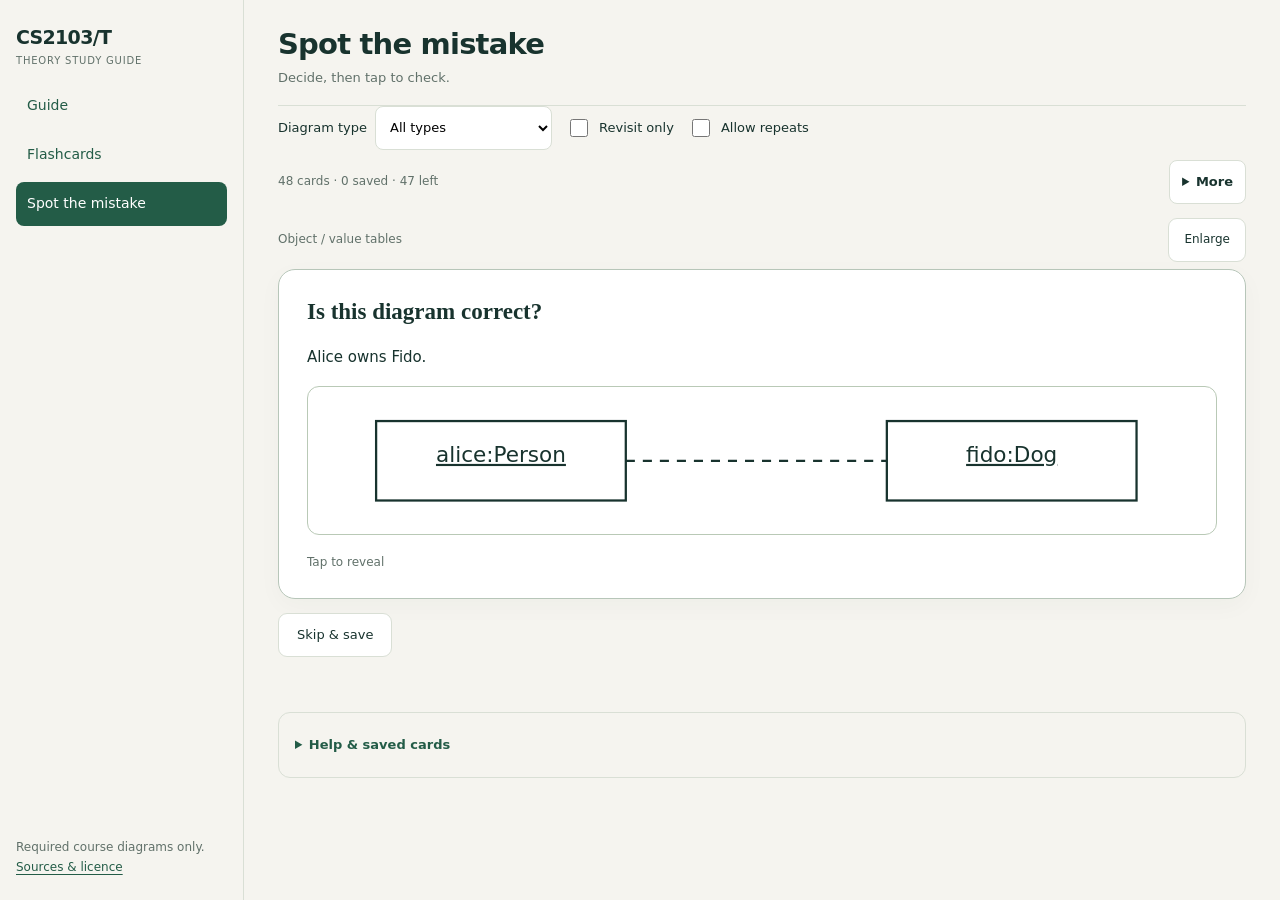
==== commit 8250b6a0: "Simplify diagram practice into flashcards Replace element selection with one card reveal and self-as" ====
--- a/site/diagrams.html
+++ b/site/diagrams.html
@@ -1,14 +1,14 @@
 <!DOCTYPE html>
-<html lang="en"><head><meta charset="utf-8"/><meta content="width=device-width,initial-scale=1" name="viewport"/><meta content="default-src 'none'; script-src 'self'; style-src 'self'; img-src 'self'; connect-src 'none'; object-src 'none'; base-uri 'none'; form-action 'none'; frame-src 'none'" http-equiv="Content-Security-Policy"/><meta content="no-referrer" name="referrer"/><title>Spot the mistake · CS2103/T</title><link href="./styles.css" rel="stylesheet"/><link href="./navigation.css" rel="stylesheet"/><link href="./diagrams.css" rel="stylesheet"/><script defer="" src="./course-topics.js"></script><script defer="" src="./navigation.js"></script><script defer="" src="./flashcards-core.js"></script><script defer="" src="./diagrams-core.js"></script><script defer="" src="./diagrams-data.js"></script><script defer="" src="./diagrams-render.js"></script><script defer="" src="./diagrams.js"></script><link href="./ui.css" rel="stylesheet"/></head><body>
-<div class="layout"><aside class="sidebar"><div class="brand">CS2103/T<small>THEORY STUDY GUIDE</small></div><nav aria-label="Study pages" class="page-links"><a href="./index.html">Guide</a><a href="./flashcards.html">Flashcards</a><a aria-current="page" href="./diagrams.html">Spot the mistake</a></nav><div class="side-foot">Required course diagrams only.<br/><a href="./index.html#guide-notes">Sources &amp; licence</a></div></aside><main>
-<header class="hero"><div><h1>Spot the mistake</h1><p class="page-subtitle">Tap the incorrect element.</p></div></header>
-<section aria-label="Diagram filters"><div id="dg-navigation"></div><div class="dg-filters"><label>Diagram<select id="dg-family"><option value="">All types</option><option value="class">Class</option><option value="object">Object / value tables</option><option value="conceptual">Conceptual class</option><option value="sequence">Sequence</option><option value="activity">Activity</option><option value="architecture">Architecture</option></select></label><label><input id="dg-revisit" type="checkbox"/> Revisit only</label><label><input id="dg-repeats" type="checkbox"/> Allow repeats</label></div></section>
-<div class="practice-status"><p class="result-line" id="dg-count" role="status"></p><details class="more-menu"><summary>More</summary><div class="more-actions"><button id="dg-restart">Restart</button><button id="dg-export">Export saved</button><button id="dg-import">Import saved</button></div></details></div>
-<section aria-label="Diagram exercise" id="dg-exercise"><div class="dg-top"><span id="dg-topic"></span><a href="./index.html" id="dg-guide">Read topic</a></div><h2 class="dg-context" id="dg-context"></h2><div class="dg-tools"><span>Tap one element</span><button id="dg-enlarge">Enlarge diagram</button></div><p class="pan-hint">Swipe inside the diagram to see more.</p><div aria-label="Scrollable diagram" class="diagram-canvas" id="dg-canvas" tabindex="0"></div><p aria-live="polite" class="dg-feedback" id="dg-feedback" role="status" tabindex="-1"></p>
-<details class="dg-elements"><summary>Element buttons</summary><div id="dg-elements"></div></details>
-<div class="dg-actions"><button hidden="" id="dg-fix">Show correction</button><button id="dg-answer">Show answer</button><button id="dg-skip">Skip</button><button id="dg-next">Next →</button></div>
-<details class="help" hidden="" id="dg-source-wrap"><summary>Help &amp; privacy</summary><p id="dg-rule"></p><a href="https://nus-cs2103-ay2627-s1.github.io/website/schedule/week4/topics.html" id="dg-source" rel="noopener noreferrer" target="_blank">Course source ↗</a></details></section>
-<p class="empty-week" hidden="" id="dg-empty"></p><p id="dg-message" role="status"></p>
-<details class="help"><summary>Help &amp; saved exercises</summary><p>These original practice diagrams illustrate rules taught in the course. Each question has one defined error. Optional diagram types are excluded. Some diagrams show only the relevant fragment.</p><p>A wrong selection, Show answer or Skip saves an exercise for later. A first-try correct answer on a later visit removes it. Correcting a mistake after a wrong attempt keeps it saved. Flashcards and diagram progress are separate and stored only in this browser.</p><div class="foot-actions"><input accept="application/json" hidden="" id="dg-file" type="file"/></div><p><a href="./index.html#guide-notes">Credits, privacy &amp; licence</a></p></details>
-<dialog id="dg-dialog"><button id="dg-close">Close diagram</button><div aria-label="Enlarged scrollable diagram" class="diagram-canvas" id="dg-dialog-canvas" tabindex="0"></div><p aria-live="polite" id="dg-dialog-feedback" role="status" tabindex="-1"></p></dialog>
+<html lang="en"><head><meta charset="utf-8"/><meta content="width=device-width,initial-scale=1" name="viewport"/><meta content="default-src 'none'; script-src 'self'; style-src 'self'; img-src 'self'; connect-src 'none'; object-src 'none'; base-uri 'none'; form-action 'none'; frame-src 'none'" http-equiv="Content-Security-Policy"/><meta content="no-referrer" name="referrer"/><title>Spot the mistake · CS2103/T</title><link href="./styles.css" rel="stylesheet"/><link href="./flashcards.css" rel="stylesheet"/><link href="./diagrams.css" rel="stylesheet"/><script defer src="./flashcards-core.js"></script><script defer src="./diagrams-core.js"></script><script defer src="./diagrams-data.js"></script><script defer src="./diagrams-render.js"></script><script defer src="./diagrams.js"></script><link href="./ui.css" rel="stylesheet"/></head><body>
+<div class="layout"><aside class="sidebar"><div class="brand">CS2103/T<small>THEORY STUDY GUIDE</small></div><nav aria-label="Study pages" class="page-links"><a href="./index.html">Guide</a><a href="./flashcards.html">Flashcards</a><a aria-current="page" href="./diagrams.html">Spot the mistake</a></nav><div class="side-foot">Required course diagrams only.<br/><a href="./index.html#guide-notes">Sources &amp; licence</a></div></aside><main class="flash-main">
+<header class="hero"><div><h1>Spot the mistake</h1><p class="page-subtitle">Decide, then tap to check.</p></div></header>
+<section aria-label="Diagram filters"><div class="dg-filters"><label>Diagram type<select id="dg-family"><option value="">All types</option><option value="class">Class</option><option value="object">Object / value tables</option><option value="conceptual">Conceptual class</option><option value="sequence">Sequence</option><option value="activity">Activity</option><option value="architecture">Architecture</option></select></label><label><input id="dg-revisit" type="checkbox"/> Revisit only</label><label><input id="dg-repeats" type="checkbox"/> Allow repeats</label></div></section>
+<div class="practice-status"><p class="result-line" id="dg-count" role="status"></p><details class="more-menu"><summary>More</summary><div class="more-actions"><button id="dg-repeat">Repeat card</button><button id="dg-restart">Restart</button><button id="dg-export">Export saved</button><button id="dg-import">Import saved</button></div></details></div>
+<section aria-label="Diagram exercise" id="dg-exercise"><div class="dg-tools"><span id="dg-type"></span><button id="dg-enlarge">Enlarge</button></div>
+<div aria-controls="dg-answer" aria-expanded="false" aria-label="Reveal diagram answer" class="flip-card diagram-card" id="dg-card" role="button" tabindex="0"><h2 class="fc-question" id="dg-question">Is this diagram correct?</h2><p class="dg-context" id="dg-context"></p><div aria-label="Diagram example" class="diagram-canvas" id="dg-canvas"></div><span class="pan-hint">Swipe diagram to pan</span><p class="fc-answer" hidden id="dg-answer"></p><span class="fc-hint" id="dg-hint">Tap to reveal</span></div>
+<div class="fc-actions"><button id="dg-skip">Skip &amp; save</button><button hidden id="dg-correct">Got it right</button><button hidden id="dg-incorrect">Got it wrong</button><button hidden id="dg-next">Next →</button></div>
+<details class="fc-evidence" hidden id="dg-source-wrap"><summary>Explanation &amp; source</summary><p id="dg-rule"></p><div hidden id="dg-correction"><p>Corrected example</p><div aria-label="Corrected diagram" class="diagram-canvas" id="dg-fixed-canvas" tabindex="0"></div></div><div class="dg-top"><a href="https://nus-cs2103-ay2627-s1.github.io/website/schedule/week4/topics.html" id="dg-source" rel="noopener noreferrer" target="_blank">Course source ↗</a><a href="./index.html" id="dg-guide">Read topic</a></div></details></section>
+<p class="empty-week" hidden id="dg-empty"></p><p class="fc-message" id="dg-message" role="status"></p>
+<details class="help"><summary>Help &amp; saved cards</summary><p>Some diagrams are correct; others contain a mistake. Decide whether each example matches its scenario, then tap the card to reveal. Got it wrong and Skip &amp; save keep cards for Revisit only; Got it right clears them. Next leaves saved status unchanged.</p><p>Only required course diagram types are included. Examples may show a relevant fragment. Swipe within a wide diagram or use Enlarge. Progress stays in this browser; exports and imports let you keep a backup.</p><input accept="application/json" hidden id="dg-file" type="file"/><p><a href="./index.html#guide-notes">Credits, privacy &amp; licence</a></p></details>
+<dialog aria-label="Enlarged diagram" id="dg-dialog"><button id="dg-close">Close diagram</button><p id="dg-dialog-context"></p><div aria-label="Enlarged scrollable diagram" class="diagram-canvas" id="dg-dialog-canvas" tabindex="0"></div></dialog>
 </main></div></body></html>
--- a/site/flashcards.css
+++ b/site/flashcards.css
@@ -0,0 +1,3 @@
+.page-links{display:flex;flex-direction:column;gap:10px;margin:16px 0;font-size:14px}.page-links a{padding:8px 12px;border-radius:8px;text-decoration:none}.page-links [aria-current=page]{background:var(--green);color:#fff}.flash-main{max-width:1100px}.fc-filters{display:grid;grid-template-columns:150px minmax(0,1fr);gap:16px;margin:25px 0 8px}.fc-filters>label{font-size:12px;font-weight:650;color:var(--muted)}.fc-filters select{display:block;width:100%;border:1px solid #b7c6b9;border-radius:9px;background:white;color:var(--ink);font-size:14px;padding:12px 9px;margin-top:5px}.fc-toggles{grid-column:1/-1;display:flex;gap:24px;flex-wrap:wrap;font-size:13px}.fc-toggles label{display:flex;align-items:center;gap:8px}.fc-toggles input{accent-color:var(--green);width:16px;height:16px}.fc-stats{display:flex;align-items:center;justify-content:space-between;gap:12px;margin:17px 0;color:var(--muted);font-size:12px}.fc-stats button{font-size:12px;padding:7px 11px}.fc-context{font-size:12px;color:var(--muted);line-height:1.6;margin:8px 0 15px}.fc-card-top{display:flex;align-items:center;justify-content:space-between;gap:15px;font-size:11px;color:var(--muted)}.flip-card{display:flex;flex-direction:column;align-items:flex-start;gap:22px;text-align:left;width:100%;min-height:285px;padding:30px 32px;border:1px solid #b7c6b9;border-radius:17px;box-shadow:0 7px 25px #18332e08;background:white;line-height:1.7;overflow-wrap:anywhere}.flip-card:hover{background:#fcfdf9;border-color:#7fa77c}.fc-question{font-family:Georgia,serif;font-size:24px;line-height:1.55;white-space:pre-wrap;display:block}.fc-answer{font-size:22px;font-weight:650;color:var(--green);padding:10px 17px;background:var(--pale);border-radius:9px;display:block}.fc-hint{font-size:11px;color:var(--muted);margin-top:auto}.fc-evidence{font-size:14px;background:#eef2e8;padding:18px 23px;margin-top:16px;border-radius:10px;overflow-wrap:anywhere}.fc-evidence .eyebrow{margin-top:0}.fc-evidence a{font-size:12px}.fc-actions{display:flex;flex-wrap:wrap;gap:9px;margin-top:18px}.fc-actions button{font-size:13px}.fc-actions button:first-child{background:var(--green);color:white;border-color:var(--green)}.fc-actions button:nth-child(2){border-color:#c9b096;color:#75482d}.fc-actions button:disabled{opacity:.45;cursor:not-allowed}.fc-saved{font-size:13px;color:var(--muted);margin:22px 0 4px}.fc-message{font-size:13px;min-height:24px;color:var(--green)}.guide-flash-link{display:inline-block;font-size:13px;border:1px solid var(--line);background:var(--green);color:white;border-radius:8px;padding:7px 13px;text-decoration:none;margin:9px 0}.fc-filters select:focus-visible{outline:3px solid #84ad66;outline-offset:3px}
+@media(max-width:700px){.page-links{flex-direction:row;margin:0;font-size:12px;gap:8px}.fc-filters{grid-template-columns:1fr}.fc-toggles{gap:14px}.flip-card{min-height:270px;padding:23px}.fc-question{font-size:21px}.fc-actions button{flex:1 1 auto}.fc-stats{align-items:flex-start}.fc-stats p{margin:4px 0}.fc-filters>label{font-size:11px}.fc-evidence{padding:15px 18px}.fc-actions{gap:8px}.fc-answer{font-size:19px}}
+@media print{.fc-filters,.fc-stats,.fc-actions,.fc-hint,.fc-message,.page-links{display:none}.flip-card{box-shadow:none;min-height:0;border:0;padding:0}.fc-question{font-size:15pt}}
--- a/site/diagrams.css
+++ b/site/diagrams.css
@@ -1,2 +1,7 @@
-.page-links{display:flex;flex-direction:column;gap:9px;font-size:14px;margin-top:15px}.page-links a{padding:8px 10px;border-radius:8px;text-decoration:none}.page-links [aria-current=page]{background:var(--green);color:white}.dg-filters{display:flex;gap:16px;flex-wrap:wrap;align-items:center;font-size:13px}.dg-filters label{display:flex;gap:8px;align-items:center}.dg-filters select{padding:10px;background:white;border:1px solid var(--line);border-radius:8px;min-height:44px;font:inherit}.dg-top,.dg-tools{display:flex;justify-content:space-between;align-items:center;gap:12px;font-size:12px;color:var(--muted)}.dg-context{font-size:19px;line-height:1.5;font-weight:600;margin:15px 0}.diagram-canvas{overflow:auto;border:1px solid #b9c9b6;border-radius:12px;background:#fff;overscroll-behavior:contain;max-width:100%}.diagram-svg{display:block;width:100%;min-width:640px;max-width:none}.diagram-box{fill:#fff;stroke:#18332e;stroke-width:2}.diagram-line{stroke:#18332e;stroke-width:2;fill:none}.dashed{stroke-dasharray:8 7}.diagram-text{font:19px system-ui,sans-serif;fill:#18332e;pointer-events:none}.edge-label,.legend-text{font-size:17px}.underlined{text-decoration:underline}.arrow-filled,.control-filled{fill:#18332e;stroke:#18332e;stroke-width:2}.arrow-hollow{fill:#fff;stroke:#18332e;stroke-width:2}.label-hit{fill:transparent;stroke:none;pointer-events:all}.edge-hit{stroke:transparent;stroke-width:56;fill:none;pointer-events:stroke}.frame-box{fill:none;stroke:#61716a;stroke-width:2;pointer-events:none}.lane-box{fill:none;stroke:#61716a;stroke-width:2}.diagram-part[role=button]{cursor:pointer}.diagram-part[role=button]:hover .diagram-line,.diagram-part[role=button]:focus .diagram-line,.diagram-part[role=button]:focus .diagram-box{stroke:#688f38;stroke-width:4}.diagram-part:focus{outline:3px solid #688f38}.identified .diagram-text{fill:#235c47;font-weight:700}.identified .diagram-line{stroke:#397529;stroke-width:4}.dg-feedback{min-height:28px;font-size:15px;color:var(--green);margin:16px 0}.dg-actions{display:flex;gap:10px;flex-wrap:wrap;margin:15px 0}.dg-actions button{min-height:44px}.dg-actions button:last-child{background:var(--green);color:white}.dg-elements{font-size:13px;margin:10px 0}.dg-elements>div{display:flex;flex-wrap:wrap;gap:8px;padding-top:12px}.dg-elements button{min-height:44px;font-size:13px}dialog{border:1px solid var(--line);border-radius:12px;width:96vw;max-width:1200px;max-height:94vh;overflow:auto;padding:18px}dialog::backdrop{background:#18332e99}dialog>button{margin-bottom:12px}.pan-hint{display:none;font-size:11px;color:var(--muted)}
-@media(max-width:700px){.page-links{flex-direction:row;flex-wrap:wrap;font-size:12px}.dg-context{font-size:17px}.dg-filters{gap:10px}.dg-filters label:first-child{width:100%}.dg-filters select{flex:1;min-width:0}.pan-hint{display:block}.dg-actions button{flex:1}.dg-tools{margin-top:15px}.diagram-svg{min-width:640px}}
+.dg-filters{display:flex;gap:16px;flex-wrap:wrap;align-items:center;font-size:13px}.dg-filters label{display:flex;gap:8px;align-items:center}.dg-filters select{padding:10px;background:white;border:1px solid var(--line);border-radius:8px;min-height:44px;font:inherit}.dg-top,.dg-tools{display:flex;justify-content:space-between;align-items:center;gap:12px;font-size:12px;color:var(--muted)}
+.diagram-card{cursor:pointer;gap:12px}.diagram-card:focus-visible{outline:3px solid #84ad66;outline-offset:3px}.diagram-card h2{margin:0}.diagram-card .dg-context{font:15px/1.5 system-ui,sans-serif;font-weight:400;margin:0}.diagram-card .fc-answer{font-size:18px;font-weight:550;line-height:1.5;margin:5px 0}.diagram-card .diagram-canvas{width:100%;cursor:pointer}.diagram-canvas{overflow:auto;border:1px solid #b9c9b6;border-radius:12px;background:#fff;overscroll-behavior:contain;max-width:100%}.diagram-svg{display:block;width:100%;min-width:640px;max-width:none}.diagram-box{fill:#fff;stroke:#18332e;stroke-width:2}.diagram-line{stroke:#18332e;stroke-width:2;fill:none}.dashed{stroke-dasharray:8 7}.diagram-text{font:19px system-ui,sans-serif;fill:#18332e;pointer-events:none}.edge-label,.legend-text{font-size:17px}.underlined{text-decoration:underline}.arrow-filled,.control-filled{fill:#18332e;stroke:#18332e;stroke-width:2}.arrow-hollow{fill:#fff;stroke:#18332e;stroke-width:2}.frame-box{fill:none;stroke:#61716a;stroke-width:2}.lane-box{fill:none;stroke:#61716a;stroke-width:2}#dg-correct{background:var(--green);color:white}.fc-actions #dg-skip{background:white;color:var(--ink);border-color:var(--line)}
+dialog{border:1px solid var(--line);border-radius:12px;width:96vw;max-width:1200px;max-height:94vh;overflow:auto;padding:18px}dialog::backdrop{background:#18332e99}dialog>button{margin-bottom:12px}
+@media(max-width:700px){.dg-filters{gap:10px}.dg-filters label:first-child{width:100%}.dg-filters select{flex:1;min-width:0}.diagram-card .dg-context{font-size:14px}.diagram-card .fc-answer{font-size:16px}.diagram-card .diagram-canvas{border-radius:8px}}
+
+.pan-hint{display:none;font:11px system-ui,sans-serif;color:var(--muted)}
+@media(max-width:700px){.diagram-card:has(.diagram-svg:not(.narrow)) .pan-hint{display:block}}
--- a/site/ui.css
+++ b/site/ui.css
@@ -6,3 +6,8 @@
 
 .diagram-svg.narrow{min-width:0;max-width:480px;margin:auto}dialog .diagram-svg:not(.narrow){min-width:800px}
 button{min-height:44px}.full>summary,.fc-evidence>summary{min-height:44px;align-content:center}.topic-meta a,.fc-card-top a,.dg-top a{min-height:44px;display:inline-flex;align-items:center;padding-inline:5px}
+
+/* Key theory contains emphasis only; source explanations belong to Full text. */
+.topic .full{display:none}.full-mode .topic .full{display:block}
+.core-points{margin:0;padding-left:1.2em}.core-points li{margin:0 0 .65em}.core-points li:last-child{margin-bottom:0}.no-core{color:var(--muted);font-size:14px}
+@media print{.print-full .topic .full{display:block}}
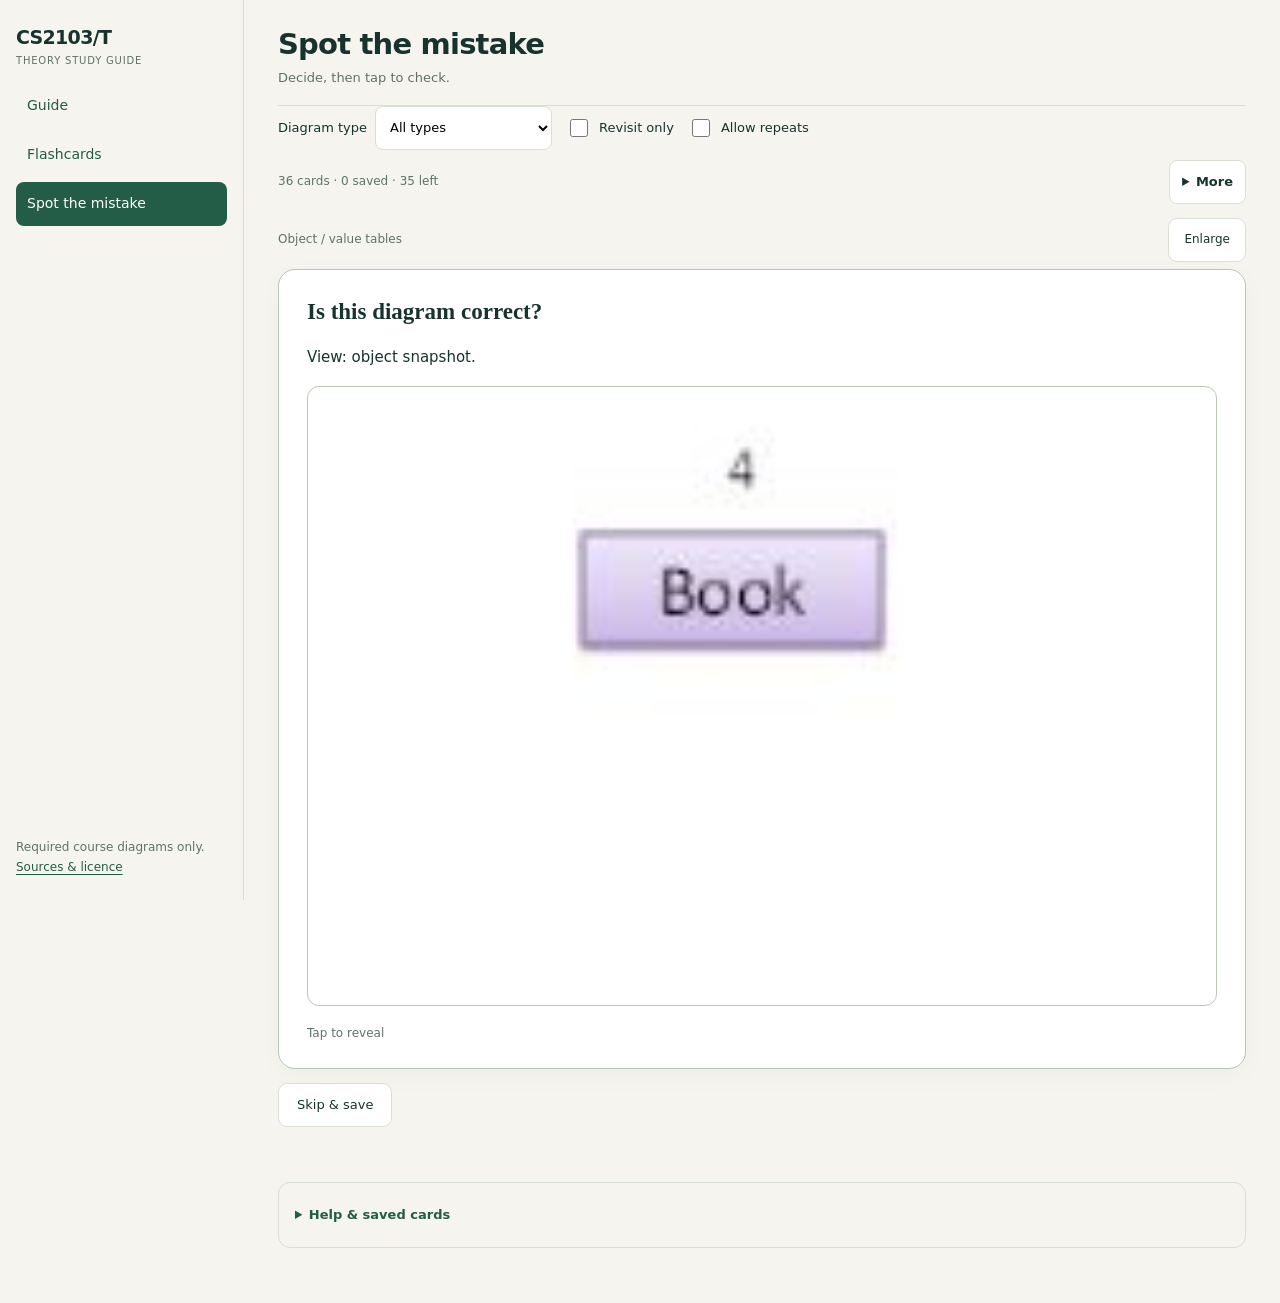
==== commit 14916118: "Use course diagrams and clarify answer colours Replace the drawn diagram model with local copies of " ====
--- a/site/diagrams.html
+++ b/site/diagrams.html
@@ -1,5 +1,5 @@
 <!DOCTYPE html>
-<html lang="en"><head><meta charset="utf-8"/><meta content="width=device-width,initial-scale=1" name="viewport"/><meta content="default-src 'none'; script-src 'self'; style-src 'self'; img-src 'self'; connect-src 'none'; object-src 'none'; base-uri 'none'; form-action 'none'; frame-src 'none'" http-equiv="Content-Security-Policy"/><meta content="no-referrer" name="referrer"/><title>Spot the mistake · CS2103/T</title><link href="./styles.css" rel="stylesheet"/><link href="./flashcards.css" rel="stylesheet"/><link href="./diagrams.css" rel="stylesheet"/><script defer src="./flashcards-core.js"></script><script defer src="./diagrams-core.js"></script><script defer src="./diagrams-data.js"></script><script defer src="./diagrams-render.js"></script><script defer src="./diagrams.js"></script><link href="./ui.css" rel="stylesheet"/></head><body>
+<html lang="en"><head><meta charset="utf-8"/><meta content="width=device-width,initial-scale=1" name="viewport"/><meta content="default-src 'none'; script-src 'self'; style-src 'self'; img-src 'self'; connect-src 'none'; object-src 'none'; base-uri 'none'; form-action 'none'; frame-src 'none'" http-equiv="Content-Security-Policy"/><meta content="no-referrer" name="referrer"/><title>Spot the mistake · CS2103/T</title><link href="./styles.css" rel="stylesheet"/><link href="./flashcards.css" rel="stylesheet"/><link href="./diagrams.css" rel="stylesheet"/><script defer src="./flashcards-core.js"></script><script defer src="./diagrams-data.js"></script><script defer src="./diagrams-render.js"></script><script defer src="./diagrams.js"></script><link href="./ui.css" rel="stylesheet"/></head><body>
 <div class="layout"><aside class="sidebar"><div class="brand">CS2103/T<small>THEORY STUDY GUIDE</small></div><nav aria-label="Study pages" class="page-links"><a href="./index.html">Guide</a><a href="./flashcards.html">Flashcards</a><a aria-current="page" href="./diagrams.html">Spot the mistake</a></nav><div class="side-foot">Required course diagrams only.<br/><a href="./index.html#guide-notes">Sources &amp; licence</a></div></aside><main class="flash-main">
 <header class="hero"><div><h1>Spot the mistake</h1><p class="page-subtitle">Decide, then tap to check.</p></div></header>
 <section aria-label="Diagram filters"><div class="dg-filters"><label>Diagram type<select id="dg-family"><option value="">All types</option><option value="class">Class</option><option value="object">Object / value tables</option><option value="conceptual">Conceptual class</option><option value="sequence">Sequence</option><option value="activity">Activity</option><option value="architecture">Architecture</option></select></label><label><input id="dg-revisit" type="checkbox"/> Revisit only</label><label><input id="dg-repeats" type="checkbox"/> Allow repeats</label></div></section>
@@ -7,8 +7,8 @@
 <section aria-label="Diagram exercise" id="dg-exercise"><div class="dg-tools"><span id="dg-type"></span><button id="dg-enlarge">Enlarge</button></div>
 <div aria-controls="dg-answer" aria-expanded="false" aria-label="Reveal diagram answer" class="flip-card diagram-card" id="dg-card" role="button" tabindex="0"><h2 class="fc-question" id="dg-question">Is this diagram correct?</h2><p class="dg-context" id="dg-context"></p><div aria-label="Diagram example" class="diagram-canvas" id="dg-canvas"></div><span class="pan-hint">Swipe diagram to pan</span><p class="fc-answer" hidden id="dg-answer"></p><span class="fc-hint" id="dg-hint">Tap to reveal</span></div>
 <div class="fc-actions"><button id="dg-skip">Skip &amp; save</button><button hidden id="dg-correct">Got it right</button><button hidden id="dg-incorrect">Got it wrong</button><button hidden id="dg-next">Next →</button></div>
-<details class="fc-evidence" hidden id="dg-source-wrap"><summary>Explanation &amp; source</summary><p id="dg-rule"></p><div hidden id="dg-correction"><p>Corrected example</p><div aria-label="Corrected diagram" class="diagram-canvas" id="dg-fixed-canvas" tabindex="0"></div></div><div class="dg-top"><a href="https://nus-cs2103-ay2627-s1.github.io/website/schedule/week4/topics.html" id="dg-source" rel="noopener noreferrer" target="_blank">Course source ↗</a><a href="./index.html" id="dg-guide">Read topic</a></div></details></section>
+<details class="fc-evidence" hidden id="dg-source-wrap"><summary>Explanation &amp; source</summary><p id="dg-rule"></p><div hidden id="dg-correction"><p>Course reference example</p><div aria-label="Corrected diagram" class="diagram-canvas" id="dg-fixed-canvas" tabindex="0"></div></div><div class="dg-top"><a href="https://nus-cs2103-ay2627-s1.github.io/website/schedule/week4/topics.html" id="dg-source" rel="noopener noreferrer" target="_blank">Course source ↗</a><a href="./index.html" id="dg-guide">Read topic</a><a href="https://nus-cs2103-ay2627-s1.github.io/website/book/uml/classDiagrams/classes/what/unit-inElsewhere-asFlat._include_.html" id="dg-book-source" rel="noopener noreferrer" target="_blank">Textbook source ↗</a><a href="https://nus-cs2103-ay2627-s1.github.io/website/schedule/week1/topics.html" id="dg-image-source" rel="noopener noreferrer" target="_blank">Original figure ↗</a></div></details></section>
 <p class="empty-week" hidden id="dg-empty"></p><p class="fc-message" id="dg-message" role="status"></p>
-<details class="help"><summary>Help &amp; saved cards</summary><p>Some diagrams are correct; others contain a mistake. Decide whether each example matches its scenario, then tap the card to reveal. Got it wrong and Skip &amp; save keep cards for Revisit only; Got it right clears them. Next leaves saved status unchanged.</p><p>Only required course diagram types are included. Examples may show a relevant fragment. Swipe within a wide diagram or use Enlarge. Progress stays in this browser; exports and imports let you keep a backup.</p><input accept="application/json" hidden id="dg-file" type="file"/><p><a href="./index.html#guide-notes">Credits, privacy &amp; licence</a></p></details>
+<details class="help"><summary>Help &amp; saved cards</summary><p>Some diagrams are correct; others contain a mistake. Decide whether each example matches its scenario, then tap the card to reveal. Got it wrong and Skip &amp; save keep cards for Revisit only; Got it right clears them. Next leaves saved status unchanged.</p><p>These images come from the course website and its assigned textbook sections. Some cards focus on one worksheet panel; when several labelled diagrams appear, review the one named above the card. Questions ask whether the notation fits the stated view. Only required diagram types are included. Swipe within a wide diagram or use Enlarge. Saved cards stay in this browser; exports and imports let you keep a backup. This course-image deck uses a separate revisit list from the retired drawn examples.</p><input accept="application/json" hidden id="dg-file" type="file"/><p><a href="./index.html#guide-notes">Credits, privacy &amp; licence</a></p></details>
 <dialog aria-label="Enlarged diagram" id="dg-dialog"><button id="dg-close">Close diagram</button><p id="dg-dialog-context"></p><div aria-label="Enlarged scrollable diagram" class="diagram-canvas" id="dg-dialog-canvas" tabindex="0"></div></dialog>
 </main></div></body></html>
--- a/site/diagrams.css
+++ b/site/diagrams.css
@@ -5,3 +5,9 @@
 
 .pan-hint{display:none;font:11px system-ui,sans-serif;color:var(--muted)}
 @media(max-width:700px){.diagram-card:has(.diagram-svg:not(.narrow)) .pan-hint{display:block}}
+
+#dg-correct{background:#235c47;border-color:#235c47;color:#fff}
+#dg-incorrect{background:#b42318;border-color:#b42318;color:#fff}
+#dg-answer.is-correct{background:#e8f5e9;color:#14532d;border-left:3px solid #235c47}
+#dg-answer.is-incorrect{background:#fff0ee;color:#991b1b;border-left:3px solid #b42318}
+.dg-top{flex-wrap:wrap}.source-diagram{background:#fff}.diagram-svg.source-diagram.narrow{max-width:380px}
--- a/site/ui.css
+++ b/site/ui.css
@@ -7,7 +7,17 @@
 .diagram-svg.narrow{min-width:0;max-width:480px;margin:auto}dialog .diagram-svg:not(.narrow){min-width:800px}
 button{min-height:44px}.full>summary,.fc-evidence>summary{min-height:44px;align-content:center}.topic-meta a,.fc-card-top a,.dg-top a{min-height:44px;display:inline-flex;align-items:center;padding-inline:5px}
 
-/* Key theory contains emphasis only; source explanations belong to Full text. */
+/* Keep source context collapsed beside the emphasized Key theory points. */
 .topic .full{display:none}.full-mode .topic .full{display:block}
-.core-points{margin:0;padding-left:1.2em}.core-points li{margin:0 0 .65em}.core-points li:last-child{margin-bottom:0}.no-core{color:var(--muted);font-size:14px}
+.core-points{list-style:none;margin:0;padding:0}.core-points>li{padding:0;margin:0 0 .65em}.core-points>li:last-child{margin-bottom:0}.no-core{color:var(--muted);font-size:14px}
 @media print{.print-full .topic .full{display:block}}
+
+.point-context>summary{position:relative;list-style:none;cursor:pointer;min-height:44px;padding:8px 0 8px 22px;font:inherit;color:var(--ink);align-content:center;touch-action:manipulation}
+.point-context>summary::-webkit-details-marker{display:none}
+.point-context>summary::before{content:"";position:absolute;left:3px;top:calc(50% - 4px);width:6px;height:6px;border-right:2px solid currentColor;border-bottom:2px solid currentColor;transform:rotate(-45deg)}
+.point-context[open]>summary::before{transform:rotate(45deg)}
+.point-context>summary:hover{color:var(--green)}
+.point-context>summary:focus-visible{border-radius:4px}
+.context-content{margin:2px 0 10px 22px;padding:12px 15px;background:#f2f5ed;border-left:3px solid #a5bb96;border-radius:0 6px 6px 0;font-size:14px;font-weight:400;overflow-wrap:anywhere}
+.context-content p{margin:0 0 .65em}.context-content p:last-child{margin-bottom:0}
+@media(max-width:600px){.context-content{padding:10px 12px}}
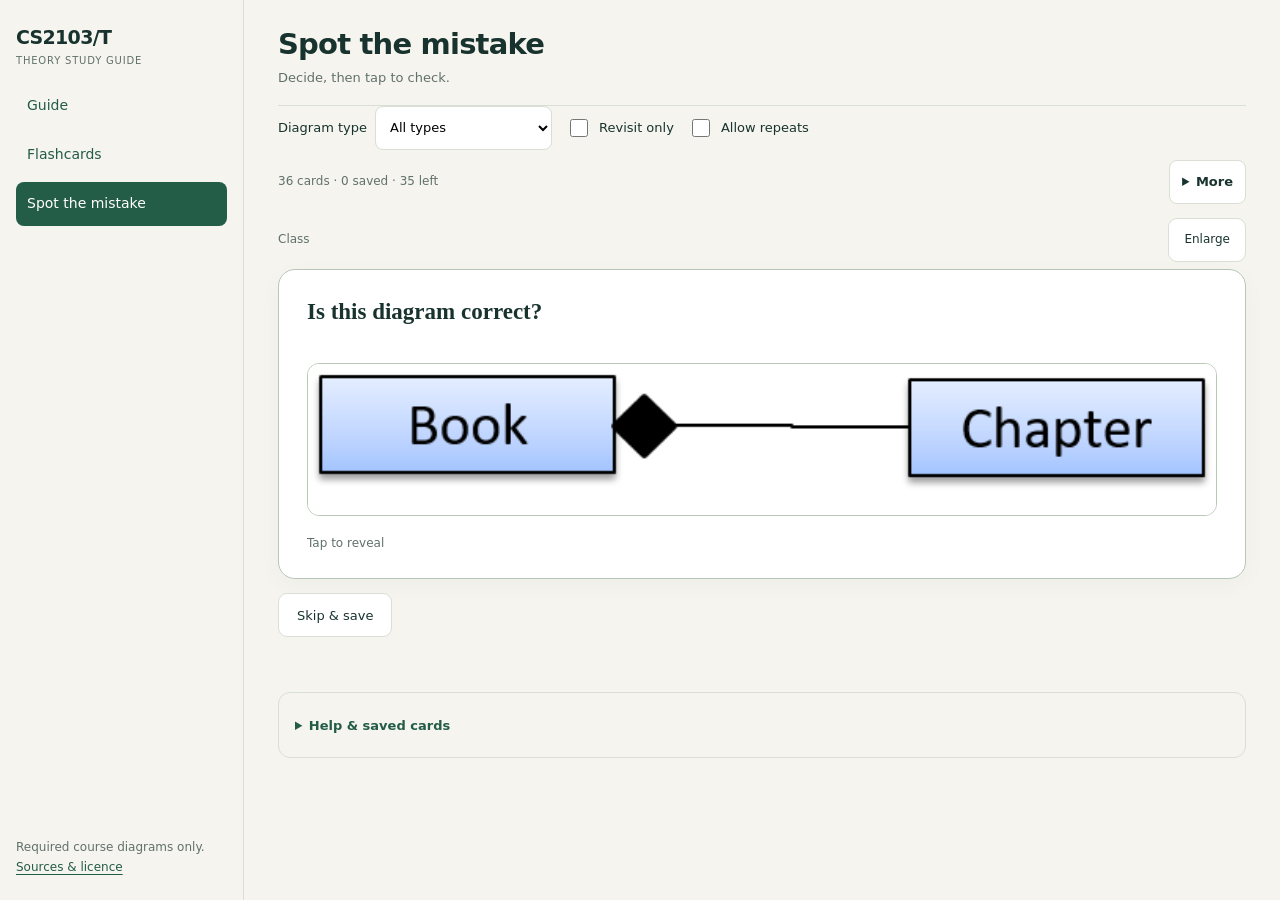
==== commit a63c7df1: "Identify the reference in multi-panel figures" ====
--- a/site/diagrams.html
+++ b/site/diagrams.html
@@ -7,7 +7,7 @@
 <section aria-label="Diagram exercise" id="dg-exercise"><div class="dg-tools"><span id="dg-type"></span><button id="dg-enlarge">Enlarge</button></div>
 <div aria-controls="dg-answer" aria-expanded="false" aria-label="Reveal diagram answer" class="flip-card diagram-card" id="dg-card" role="button" tabindex="0"><h2 class="fc-question" id="dg-question">Is this diagram correct?</h2><p class="dg-context" id="dg-context"></p><div aria-label="Diagram example" class="diagram-canvas" id="dg-canvas"></div><span class="pan-hint">Swipe diagram to pan</span><p class="fc-answer" hidden id="dg-answer"></p><span class="fc-hint" id="dg-hint">Tap to reveal</span></div>
 <div class="fc-actions"><button id="dg-skip">Skip &amp; save</button><button hidden id="dg-correct">Got it right</button><button hidden id="dg-incorrect">Got it wrong</button><button hidden id="dg-next">Next →</button></div>
-<details class="fc-evidence" hidden id="dg-source-wrap"><summary>Explanation &amp; source</summary><p id="dg-rule"></p><div hidden id="dg-correction"><p>Course reference example</p><div aria-label="Corrected diagram" class="diagram-canvas" id="dg-fixed-canvas" tabindex="0"></div></div><div class="dg-top"><a href="https://nus-cs2103-ay2627-s1.github.io/website/schedule/week4/topics.html" id="dg-source" rel="noopener noreferrer" target="_blank">Course source ↗</a><a href="./index.html" id="dg-guide">Read topic</a><a href="https://nus-cs2103-ay2627-s1.github.io/website/book/uml/classDiagrams/classes/what/unit-inElsewhere-asFlat._include_.html" id="dg-book-source" rel="noopener noreferrer" target="_blank">Textbook source ↗</a><a href="https://nus-cs2103-ay2627-s1.github.io/website/schedule/week1/topics.html" id="dg-image-source" rel="noopener noreferrer" target="_blank">Original figure ↗</a></div></details></section>
+<details class="fc-evidence" hidden id="dg-source-wrap"><summary>Explanation &amp; source</summary><p id="dg-rule"></p><div hidden id="dg-correction"><p id="dg-reference-caption">Course reference example</p><div aria-label="Corrected diagram" class="diagram-canvas" id="dg-fixed-canvas" tabindex="0"></div></div><div class="dg-top"><a href="https://nus-cs2103-ay2627-s1.github.io/website/schedule/week4/topics.html" id="dg-source" rel="noopener noreferrer" target="_blank">Course source ↗</a><a href="./index.html" id="dg-guide">Read topic</a><a href="https://nus-cs2103-ay2627-s1.github.io/website/book/uml/classDiagrams/classes/what/unit-inElsewhere-asFlat._include_.html" id="dg-book-source" rel="noopener noreferrer" target="_blank">Textbook source ↗</a><a href="https://nus-cs2103-ay2627-s1.github.io/website/schedule/week1/topics.html" id="dg-image-source" rel="noopener noreferrer" target="_blank">Original figure ↗</a></div></details></section>
 <p class="empty-week" hidden id="dg-empty"></p><p class="fc-message" id="dg-message" role="status"></p>
 <details class="help"><summary>Help &amp; saved cards</summary><p>Some diagrams are correct; others contain a mistake. Decide whether each example matches its scenario, then tap the card to reveal. Got it wrong and Skip &amp; save keep cards for Revisit only; Got it right clears them. Next leaves saved status unchanged.</p><p>These images come from the course website and its assigned textbook sections. Some cards focus on one worksheet panel; when several labelled diagrams appear, review the one named above the card. Questions ask whether the notation fits the stated view. Only required diagram types are included. Swipe within a wide diagram or use Enlarge. Saved cards stay in this browser; exports and imports let you keep a backup. This course-image deck uses a separate revisit list from the retired drawn examples.</p><input accept="application/json" hidden id="dg-file" type="file"/><p><a href="./index.html#guide-notes">Credits, privacy &amp; licence</a></p></details>
 <dialog aria-label="Enlarged diagram" id="dg-dialog"><button id="dg-close">Close diagram</button><p id="dg-dialog-context"></p><div aria-label="Enlarged scrollable diagram" class="diagram-canvas" id="dg-dialog-canvas" tabindex="0"></div></dialog>
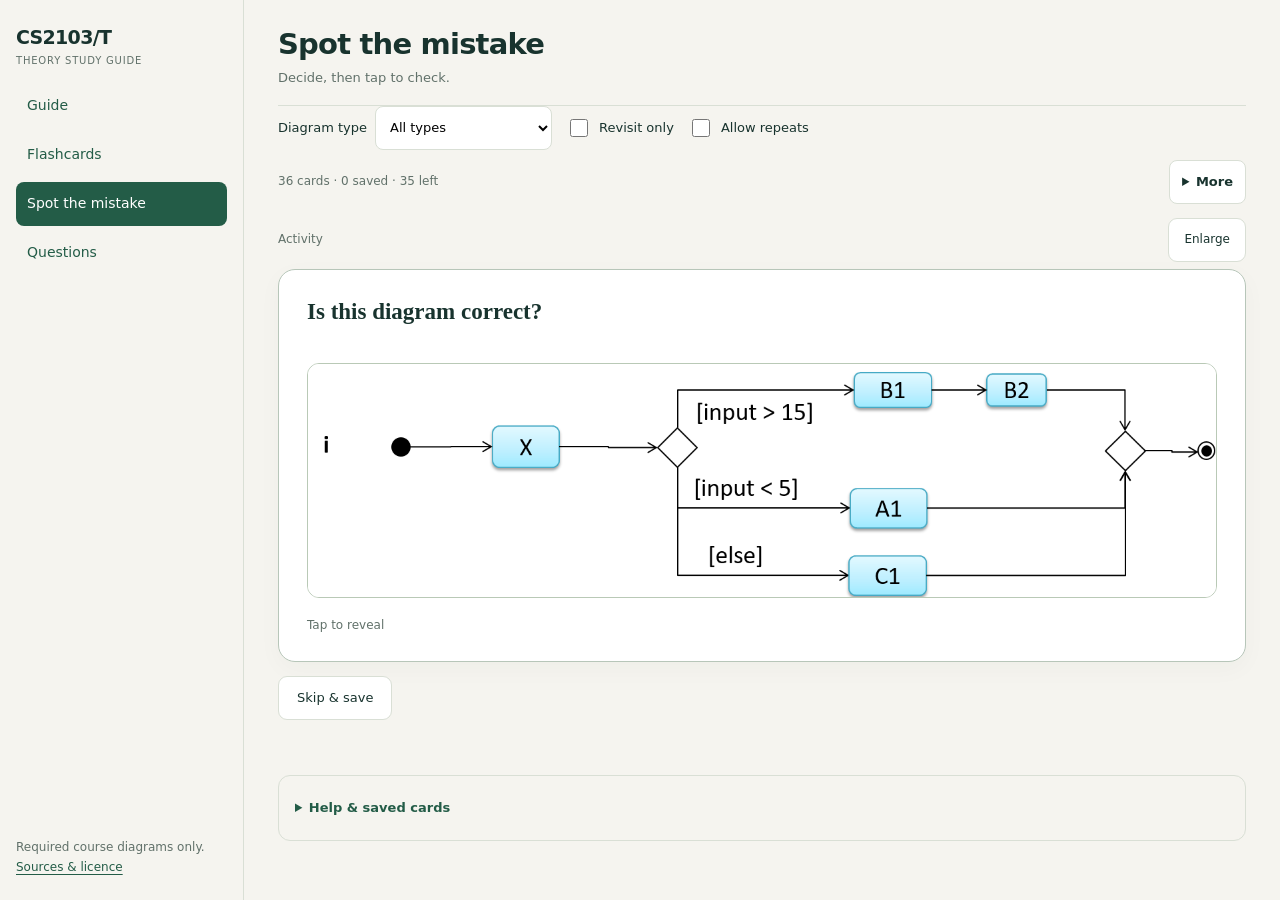
==== commit 4637098f: "Add the Questions tab for MCQ and MRQ practice Implements QUESTIONS_TAB_PLAN.md with every section 1" ====
--- a/site/diagrams.html
+++ b/site/diagrams.html
@@ -1,6 +1,6 @@
 <!DOCTYPE html>
 <html lang="en"><head><meta charset="utf-8"/><meta content="width=device-width,initial-scale=1" name="viewport"/><meta content="default-src 'none'; script-src 'self'; style-src 'self'; img-src 'self'; connect-src 'none'; object-src 'none'; base-uri 'none'; form-action 'none'; frame-src 'none'" http-equiv="Content-Security-Policy"/><meta content="no-referrer" name="referrer"/><title>Spot the mistake · CS2103/T</title><link href="./styles.css" rel="stylesheet"/><link href="./flashcards.css" rel="stylesheet"/><link href="./diagrams.css" rel="stylesheet"/><script defer src="./flashcards-core.js"></script><script defer src="./diagrams-data.js"></script><script defer src="./diagrams-render.js"></script><script defer src="./diagrams.js"></script><link href="./ui.css" rel="stylesheet"/></head><body>
-<div class="layout"><aside class="sidebar"><div class="brand">CS2103/T<small>THEORY STUDY GUIDE</small></div><nav aria-label="Study pages" class="page-links"><a href="./index.html">Guide</a><a href="./flashcards.html">Flashcards</a><a aria-current="page" href="./diagrams.html">Spot the mistake</a></nav><div class="side-foot">Required course diagrams only.<br/><a href="./index.html#guide-notes">Sources &amp; licence</a></div></aside><main class="flash-main">
+<div class="layout"><aside class="sidebar"><div class="brand">CS2103/T<small>THEORY STUDY GUIDE</small></div><nav aria-label="Study pages" class="page-links"><a href="./index.html">Guide</a><a href="./flashcards.html">Flashcards</a><a aria-current="page" href="./diagrams.html">Spot the mistake</a><a href="./questions.html">Questions</a></nav><div class="side-foot">Required course diagrams only.<br/><a href="./index.html#guide-notes">Sources &amp; licence</a></div></aside><main class="flash-main">
 <header class="hero"><div><h1>Spot the mistake</h1><p class="page-subtitle">Decide, then tap to check.</p></div></header>
 <section aria-label="Diagram filters"><div class="dg-filters"><label>Diagram type<select id="dg-family"><option value="">All types</option><option value="class">Class</option><option value="object">Object / value tables</option><option value="conceptual">Conceptual class</option><option value="sequence">Sequence</option><option value="activity">Activity</option><option value="architecture">Architecture</option></select></label><label><input id="dg-revisit" type="checkbox"/> Revisit only</label><label><input id="dg-repeats" type="checkbox"/> Allow repeats</label></div></section>
 <div class="practice-status"><p class="result-line" id="dg-count" role="status"></p><details class="more-menu"><summary>More</summary><div class="more-actions"><button id="dg-repeat">Repeat card</button><button id="dg-restart">Restart</button><button id="dg-export">Export saved</button><button id="dg-import">Import saved</button></div></details></div>
--- a/site/ui.css
+++ b/site/ui.css
@@ -21,3 +21,8 @@
 .context-content{margin:2px 0 10px 22px;padding:12px 15px;background:#f2f5ed;border-left:3px solid #a5bb96;border-radius:0 6px 6px 0;font-size:14px;font-weight:400;overflow-wrap:anywhere}
 .context-content p{margin:0 0 .65em}.context-content p:last-child{margin-bottom:0}
 @media(max-width:600px){.context-content{padding:10px 12px}}
+
+/* Four study pages share the phone header; keep each link on one line. */
+.page-links a{white-space:nowrap}
+@media(max-width:600px){.page-links{gap:2px}.page-links a{padding:8px 6px;font-size:12.5px}}
+@media(max-width:360px){.page-links a{padding:8px 4px;font-size:12px}}
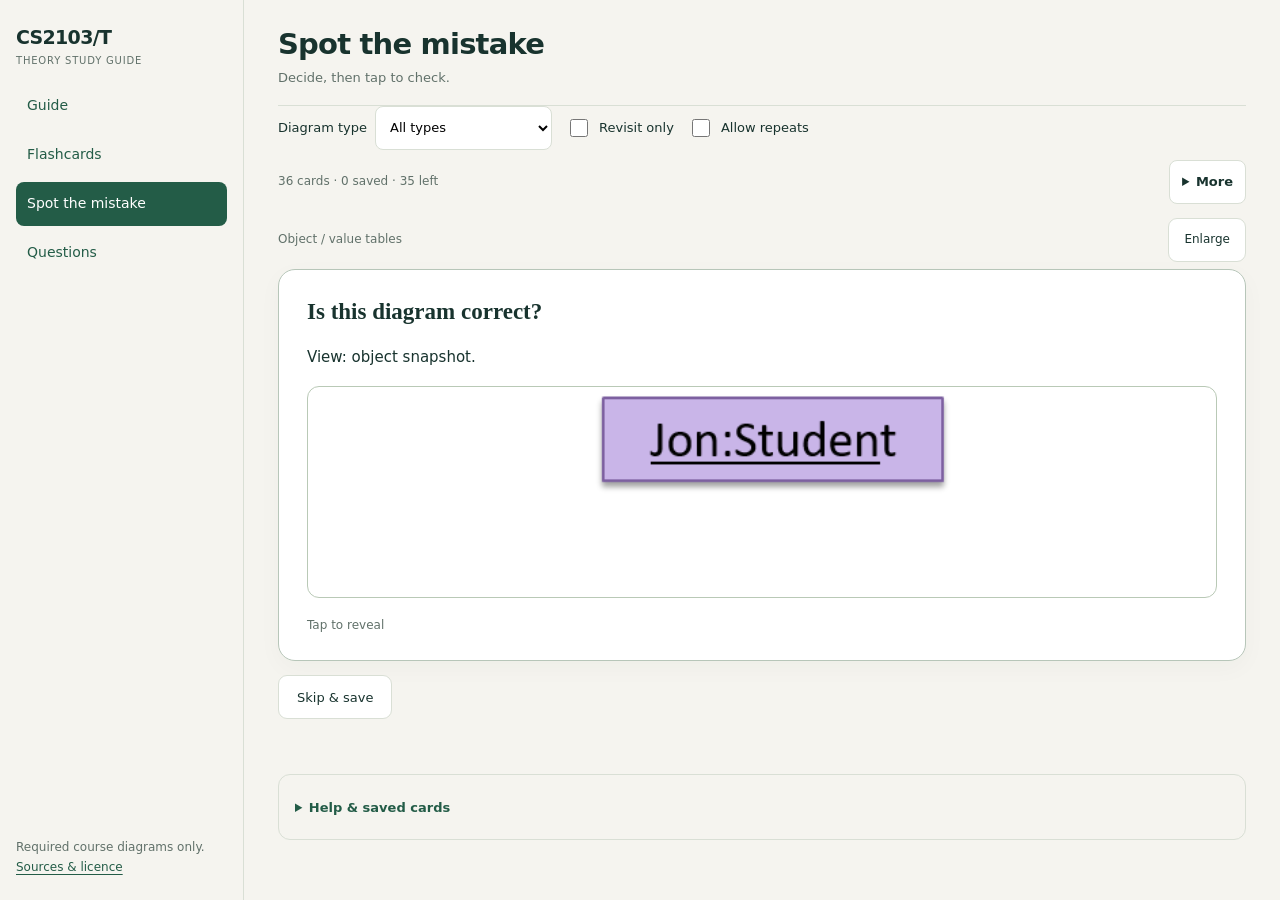
==== commit c512edc2: "Label optional topics and remember study filters Individual optional topics inside required course s" ====
--- a/site/diagrams.html
+++ b/site/diagrams.html
@@ -1,5 +1,5 @@
 <!DOCTYPE html>
-<html lang="en"><head><meta charset="utf-8"/><meta content="width=device-width,initial-scale=1" name="viewport"/><meta content="default-src 'none'; script-src 'self'; style-src 'self'; img-src 'self'; connect-src 'none'; object-src 'none'; base-uri 'none'; form-action 'none'; frame-src 'none'" http-equiv="Content-Security-Policy"/><meta content="no-referrer" name="referrer"/><title>Spot the mistake · CS2103/T</title><link href="./styles.css" rel="stylesheet"/><link href="./flashcards.css" rel="stylesheet"/><link href="./diagrams.css" rel="stylesheet"/><script defer src="./flashcards-core.js"></script><script defer src="./diagrams-data.js"></script><script defer src="./diagrams-render.js"></script><script defer src="./diagrams.js"></script><link href="./ui.css" rel="stylesheet"/></head><body>
+<html lang="en"><head><meta charset="utf-8"/><meta content="width=device-width,initial-scale=1" name="viewport"/><meta content="default-src 'none'; script-src 'self'; style-src 'self'; img-src 'self'; connect-src 'none'; object-src 'none'; base-uri 'none'; form-action 'none'; frame-src 'none'" http-equiv="Content-Security-Policy"/><meta content="no-referrer" name="referrer"/><title>Spot the mistake · CS2103/T</title><link href="./styles.css" rel="stylesheet"/><link href="./flashcards.css" rel="stylesheet"/><link href="./diagrams.css" rel="stylesheet"/><script defer src="./flashcards-core.js"></script><script defer src="./diagrams-data.js"></script><script defer src="./diagrams-render.js"></script><script defer src="./study-state.js"></script><script defer src="./diagrams.js"></script><link href="./ui.css" rel="stylesheet"/></head><body>
 <div class="layout"><aside class="sidebar"><div class="brand">CS2103/T<small>THEORY STUDY GUIDE</small></div><nav aria-label="Study pages" class="page-links"><a href="./index.html">Guide</a><a href="./flashcards.html">Flashcards</a><a aria-current="page" href="./diagrams.html">Spot the mistake</a><a href="./questions.html">Questions</a></nav><div class="side-foot">Required course diagrams only.<br/><a href="./index.html#guide-notes">Sources &amp; licence</a></div></aside><main class="flash-main">
 <header class="hero"><div><h1>Spot the mistake</h1><p class="page-subtitle">Decide, then tap to check.</p></div></header>
 <section aria-label="Diagram filters"><div class="dg-filters"><label>Diagram type<select id="dg-family"><option value="">All types</option><option value="class">Class</option><option value="object">Object / value tables</option><option value="conceptual">Conceptual class</option><option value="sequence">Sequence</option><option value="activity">Activity</option><option value="architecture">Architecture</option></select></label><label><input id="dg-revisit" type="checkbox"/> Revisit only</label><label><input id="dg-repeats" type="checkbox"/> Allow repeats</label></div></section>
@@ -9,6 +9,6 @@
 <div class="fc-actions"><button id="dg-skip">Skip &amp; save</button><button hidden id="dg-correct">Got it right</button><button hidden id="dg-incorrect">Got it wrong</button><button hidden id="dg-next">Next →</button></div>
 <details class="fc-evidence" hidden id="dg-source-wrap"><summary>Explanation &amp; source</summary><p id="dg-rule"></p><div hidden id="dg-correction"><p id="dg-reference-caption">Course reference example</p><div aria-label="Corrected diagram" class="diagram-canvas" id="dg-fixed-canvas" tabindex="0"></div></div><div class="dg-top"><a href="https://nus-cs2103-ay2627-s1.github.io/website/schedule/week4/topics.html" id="dg-source" rel="noopener noreferrer" target="_blank">Course source ↗</a><a href="./index.html" id="dg-guide">Read topic</a><a href="https://nus-cs2103-ay2627-s1.github.io/website/book/uml/classDiagrams/classes/what/unit-inElsewhere-asFlat._include_.html" id="dg-book-source" rel="noopener noreferrer" target="_blank">Textbook source ↗</a><a href="https://nus-cs2103-ay2627-s1.github.io/website/schedule/week1/topics.html" id="dg-image-source" rel="noopener noreferrer" target="_blank">Original figure ↗</a></div></details></section>
 <p class="empty-week" hidden id="dg-empty"></p><p class="fc-message" id="dg-message" role="status"></p>
-<details class="help"><summary>Help &amp; saved cards</summary><p>Some diagrams are correct; others contain a mistake. Decide whether each example matches its scenario, then tap the card to reveal. Got it wrong and Skip &amp; save keep cards for Revisit only; Got it right clears them. Next leaves saved status unchanged.</p><p>These images come from the course website and its assigned textbook sections. Some cards focus on one worksheet panel; when several labelled diagrams appear, review the one named above the card. Questions ask whether the notation fits the stated view. Only required diagram types are included. Swipe within a wide diagram or use Enlarge. Saved cards stay in this browser; exports and imports let you keep a backup. This course-image deck uses a separate revisit list from the retired drawn examples.</p><input accept="application/json" hidden id="dg-file" type="file"/><p><a href="./index.html#guide-notes">Credits, privacy &amp; licence</a></p></details>
+<details class="help"><summary>Help &amp; saved cards</summary><p>Category and filter selections are remembered in this browser after a refresh. Clearing browser storage resets them. Practice starts a new random session after a reload.</p><p>Some diagrams are correct; others contain a mistake. Decide whether each example matches its scenario, then tap the card to reveal. Got it wrong and Skip &amp; save keep cards for Revisit only; Got it right clears them. Next leaves saved status unchanged.</p><p>These images come from the course website and its assigned textbook sections. Some cards focus on one worksheet panel; when several labelled diagrams appear, review the one named above the card. Questions ask whether the notation fits the stated view. Only required diagram types are included. Swipe within a wide diagram or use Enlarge. Saved cards stay in this browser; exports and imports let you keep a backup. This course-image deck uses a separate revisit list from the retired drawn examples.</p><input accept="application/json" hidden id="dg-file" type="file"/><p><a href="./index.html#guide-notes">Credits, privacy &amp; licence</a></p></details>
 <dialog aria-label="Enlarged diagram" id="dg-dialog"><button id="dg-close">Close diagram</button><p id="dg-dialog-context"></p><div aria-label="Enlarged scrollable diagram" class="diagram-canvas" id="dg-dialog-canvas" tabindex="0"></div></dialog>
 </main></div></body></html>
--- a/site/ui.css
+++ b/site/ui.css
@@ -26,3 +26,7 @@
 .page-links a{white-space:nowrap}
 @media(max-width:600px){.page-links{gap:2px}.page-links a{padding:8px 6px;font-size:12.5px}}
 @media(max-width:360px){.page-links a{padding:8px 4px;font-size:12px}}
+
+.shared-topic-meta{flex-wrap:wrap}.shared-topic-meta>span:first-child{margin-right:auto}.shared-topic-meta>a{margin-left:0}
+@media(max-width:600px){.shared-topic-meta>span:first-child{flex-basis:100%}}
+.optional-pill{background:#fff3d6;color:#715012;border:1px solid #e5cf9b;font-weight:650;letter-spacing:0;white-space:nowrap}
